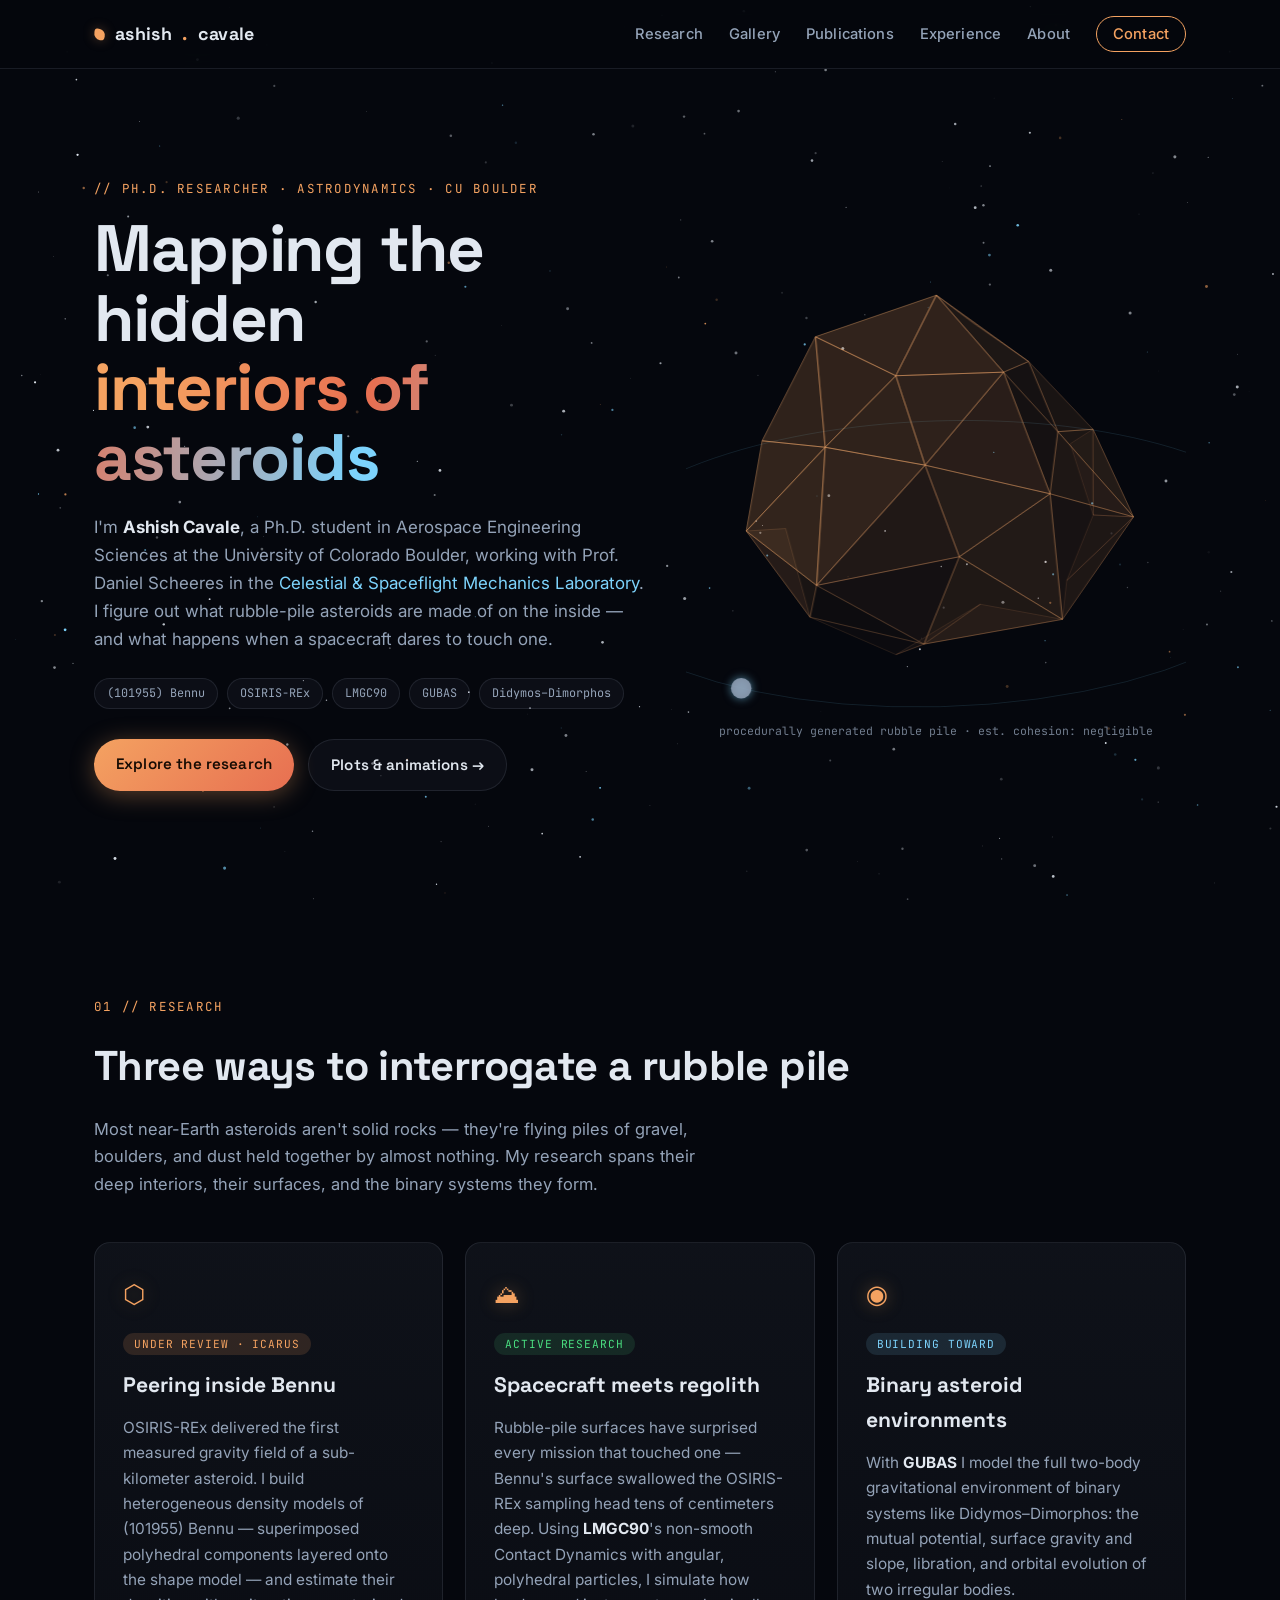
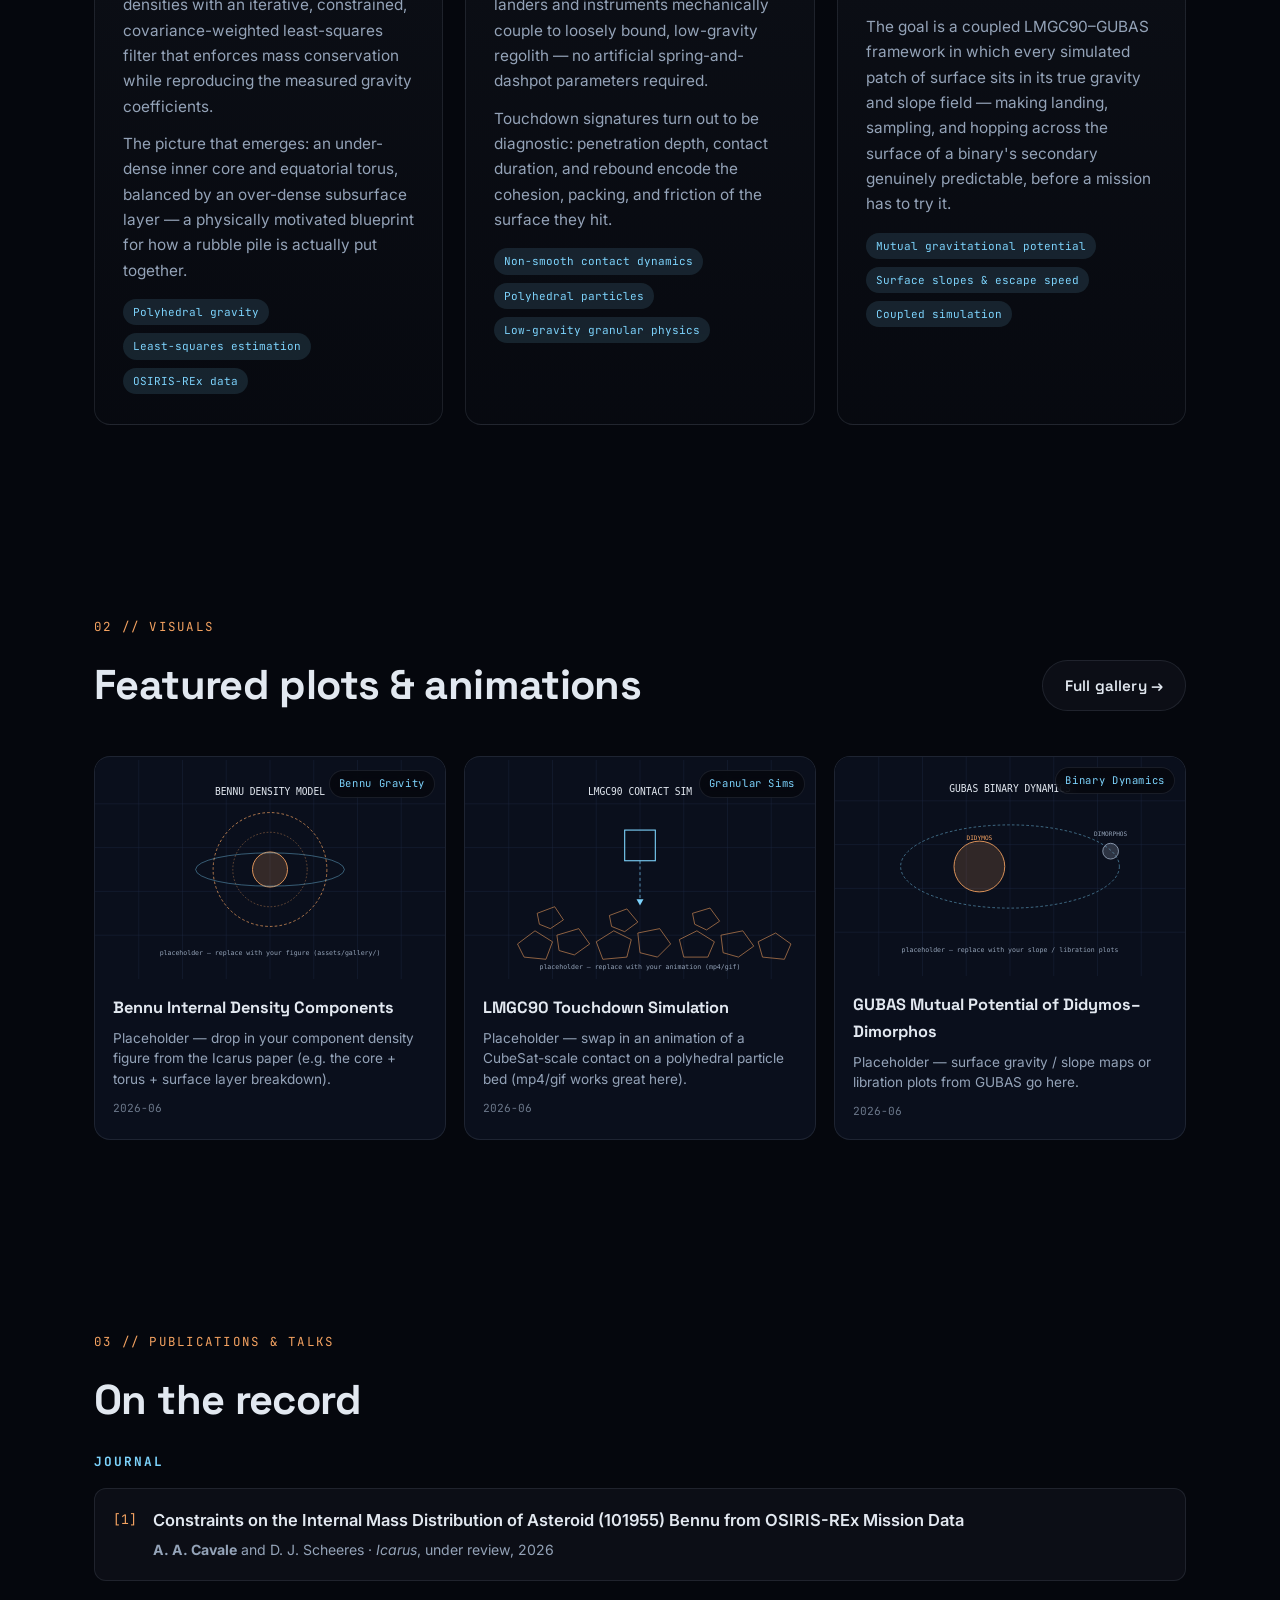
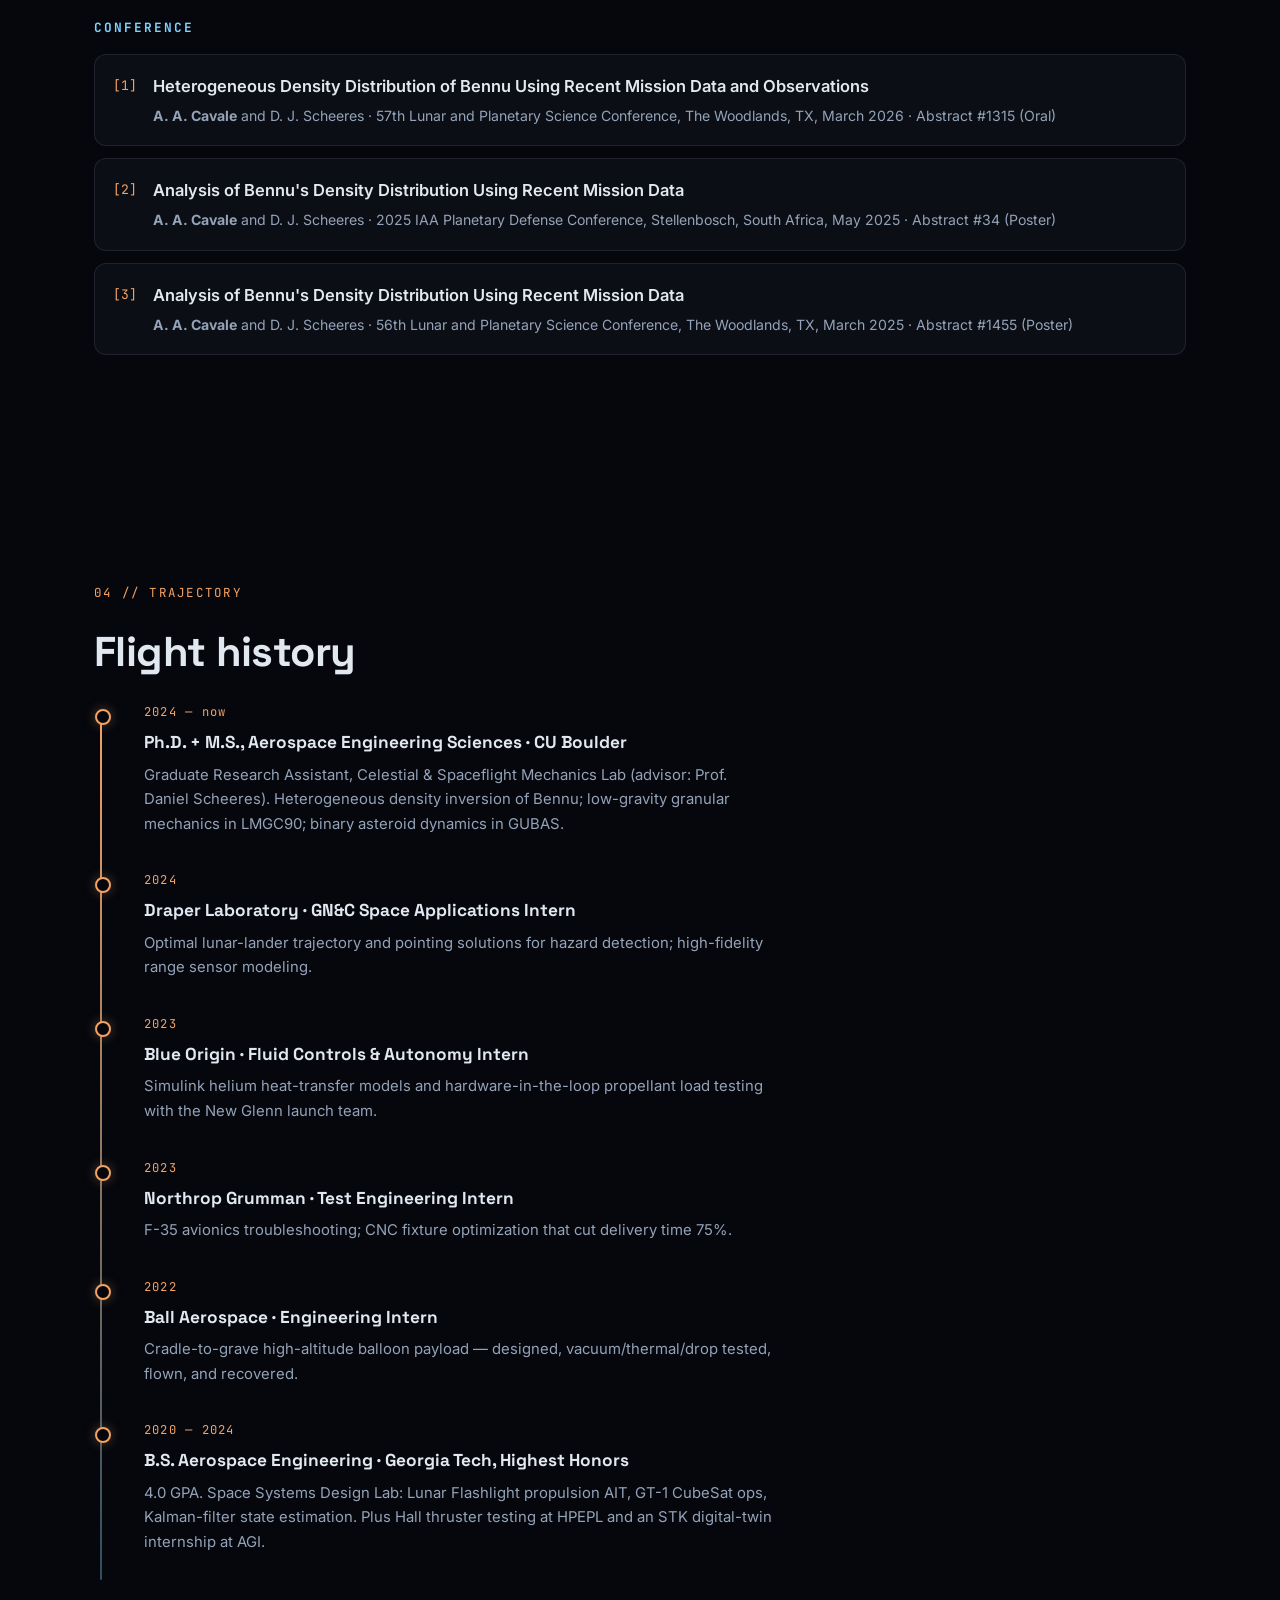
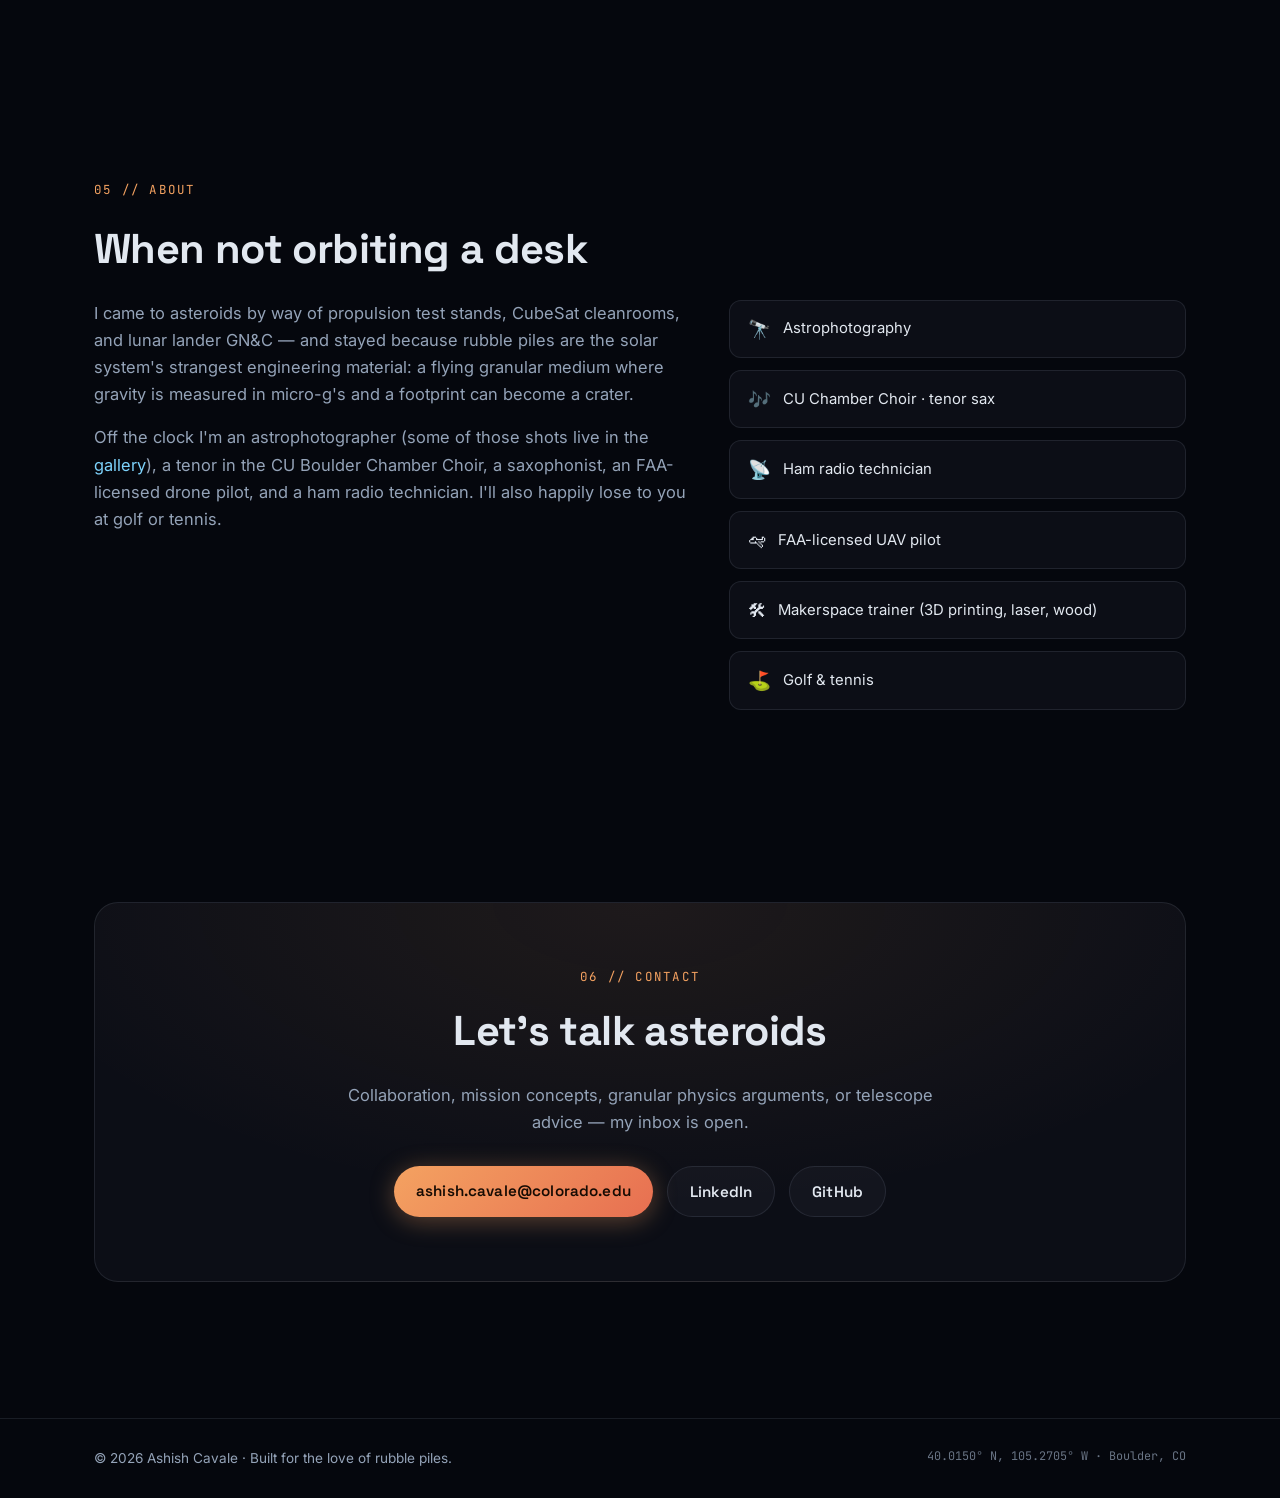
==== index.html @ 81cc570c "Initial commit: asteroid research website Dark space-themed personal site: procedural rotating rubbl" ====
<!DOCTYPE html>
<html lang="en">
<head>
  <meta charset="UTF-8">
  <meta name="viewport" content="width=device-width, initial-scale=1.0">
  <title>Ashish Cavale · Asteroid Research</title>
  <meta name="description" content="Ashish Cavale — Ph.D. researcher at CU Boulder studying the interiors and surfaces of rubble-pile asteroids: Bennu gravity inversion, granular mechanics with LMGC90, and binary asteroid dynamics with GUBAS.">
  <meta property="og:title" content="Ashish Cavale · Asteroid Research">
  <meta property="og:description" content="Mapping the hidden interiors of asteroids — Bennu density inversion, low-gravity granular mechanics, and binary asteroid dynamics.">
  <meta property="og:type" content="website">
  <link rel="icon" type="image/svg+xml" href="assets/favicon.svg">
  <link rel="preconnect" href="https://fonts.googleapis.com">
  <link rel="preconnect" href="https://fonts.gstatic.com" crossorigin>
  <link href="https://fonts.googleapis.com/css2?family=Space+Grotesk:wght@400;500;600;700&family=Inter:wght@400;500;600&family=JetBrains+Mono:wght@400;500&display=swap" rel="stylesheet">
  <link rel="stylesheet" href="css/style.css">
</head>
<body>
  <canvas id="starfield" aria-hidden="true"></canvas>

  <header class="site-header">
    <nav class="nav container">
      <a class="brand" href="index.html"><span class="brand-mark"></span>ashish<span class="brand-dot">.</span>cavale</a>
      <button class="nav-toggle" id="nav-toggle" aria-label="Toggle navigation" aria-expanded="false">
        <span></span><span></span><span></span>
      </button>
      <ul class="nav-links" id="nav-links">
        <li><a href="#research">Research</a></li>
        <li><a href="gallery.html">Gallery</a></li>
        <li><a href="#publications">Publications</a></li>
        <li><a href="#experience">Experience</a></li>
        <li><a href="#about">About</a></li>
        <li><a class="nav-cta" href="#contact">Contact</a></li>
      </ul>
    </nav>
  </header>

  <main>
    <!-- ============================ HERO ============================ -->
    <section class="hero container" id="home">
      <div class="hero-text">
        <p class="kicker">// PH.D. RESEARCHER · ASTRODYNAMICS · CU BOULDER</p>
        <h1>Mapping the hidden<br><span class="gradient-text">interiors of asteroids</span></h1>
        <p class="hero-sub">
          I'm <strong>Ashish Cavale</strong>, a Ph.D. student in Aerospace Engineering Sciences at the
          University of Colorado Boulder, working with Prof. Daniel Scheeres in the
          <a href="https://www.colorado.edu/faculty/scheeres/" target="_blank" rel="noopener">Celestial &amp; Spaceflight Mechanics Laboratory</a>.
          I figure out what rubble-pile asteroids are made of on the inside — and what happens
          when a spacecraft dares to touch one.
        </p>
        <div class="hero-tags">
          <span class="tag">(101955) Bennu</span>
          <span class="tag">OSIRIS-REx</span>
          <span class="tag">LMGC90</span>
          <span class="tag">GUBAS</span>
          <span class="tag">Didymos–Dimorphos</span>
        </div>
        <div class="hero-actions">
          <a class="btn btn-primary" href="#research">Explore the research</a>
          <a class="btn btn-ghost" href="gallery.html">Plots &amp; animations →</a>
        </div>
      </div>
      <div class="hero-visual" aria-hidden="true">
        <canvas id="asteroid-canvas"></canvas>
        <p class="visual-caption">procedurally generated rubble pile · est. cohesion: negligible</p>
      </div>
    </section>

    <!-- ============================ RESEARCH ============================ -->
    <section class="section container" id="research">
      <p class="kicker reveal">01 // RESEARCH</p>
      <h2 class="reveal">Three ways to interrogate a rubble pile</h2>
      <p class="section-lede reveal">
        Most near-Earth asteroids aren't solid rocks — they're flying piles of gravel, boulders,
        and dust held together by almost nothing. My research spans their deep interiors, their
        surfaces, and the binary systems they form.
      </p>

      <div class="card-grid">
        <article class="card reveal">
          <div class="card-icon">⬡</div>
          <span class="status status-review">Under review · Icarus</span>
          <h3>Peering inside Bennu</h3>
          <p>
            OSIRIS-REx delivered the first measured gravity field of a sub-kilometer asteroid.
            I build heterogeneous density models of (101955) Bennu — superimposed polyhedral
            components layered onto the shape model — and estimate their densities with an
            iterative, constrained, covariance-weighted least-squares filter that enforces mass
            conservation while reproducing the measured gravity coefficients.
          </p>
          <p>
            The picture that emerges: an under-dense inner core and equatorial torus, balanced by
            an over-dense subsurface layer — a physically motivated blueprint for how a rubble
            pile is actually put together.
          </p>
          <div class="card-tags">
            <span>Polyhedral gravity</span><span>Least-squares estimation</span><span>OSIRIS-REx data</span>
          </div>
        </article>

        <article class="card reveal">
          <div class="card-icon">⛰</div>
          <span class="status status-active">Active research</span>
          <h3>Spacecraft meets regolith</h3>
          <p>
            Rubble-pile surfaces have surprised every mission that touched one — Bennu's surface
            swallowed the OSIRIS-REx sampling head tens of centimeters deep. Using
            <strong>LMGC90</strong>'s non-smooth Contact Dynamics with angular, polyhedral
            particles, I simulate how landers and instruments mechanically couple to loosely
            bound, low-gravity regolith — no artificial spring-and-dashpot parameters required.
          </p>
          <p>
            Touchdown signatures turn out to be diagnostic: penetration depth, contact duration,
            and rebound encode the cohesion, packing, and friction of the surface they hit.
          </p>
          <div class="card-tags">
            <span>Non-smooth contact dynamics</span><span>Polyhedral particles</span><span>Low-gravity granular physics</span>
          </div>
        </article>

        <article class="card reveal">
          <div class="card-icon">◉</div>
          <span class="status status-future">Building toward</span>
          <h3>Binary asteroid environments</h3>
          <p>
            With <strong>GUBAS</strong> I model the full two-body gravitational environment of
            binary systems like Didymos–Dimorphos: the mutual potential, surface gravity and
            slope, libration, and orbital evolution of two irregular bodies.
          </p>
          <p>
            The goal is a coupled LMGC90–GUBAS framework in which every simulated patch of
            surface sits in its true gravity and slope field — making landing, sampling, and
            hopping across the surface of a binary's secondary genuinely predictable, before a
            mission has to try it.
          </p>
          <div class="card-tags">
            <span>Mutual gravitational potential</span><span>Surface slopes &amp; escape speed</span><span>Coupled simulation</span>
          </div>
        </article>
      </div>
    </section>

    <!-- ============================ FEATURED VISUALS ============================ -->
    <section class="section container" id="gallery">
      <p class="kicker reveal">02 // VISUALS</p>
      <div class="section-head reveal">
        <h2>Featured plots &amp; animations</h2>
        <a class="btn btn-ghost" href="gallery.html">Full gallery →</a>
      </div>
      <div class="featured-grid" id="featured-grid">
        <!-- Populated from data/gallery-data.js -->
      </div>
    </section>

    <!-- ============================ PUBLICATIONS ============================ -->
    <section class="section container" id="publications">
      <p class="kicker reveal">03 // PUBLICATIONS &amp; TALKS</p>
      <h2 class="reveal">On the record</h2>

      <div class="pub-block reveal">
        <h3 class="pub-type">Journal</h3>
        <ol class="pub-list">
          <li>
            <span class="pub-title">Constraints on the Internal Mass Distribution of Asteroid (101955) Bennu from OSIRIS-REx Mission Data</span>
            <span class="pub-meta"><strong>A. A. Cavale</strong> and D. J. Scheeres · <em>Icarus</em>, under review, 2026</span>
          </li>
        </ol>
      </div>

      <div class="pub-block reveal">
        <h3 class="pub-type">Conference</h3>
        <ol class="pub-list">
          <li>
            <span class="pub-title">Heterogeneous Density Distribution of Bennu Using Recent Mission Data and Observations</span>
            <span class="pub-meta"><strong>A. A. Cavale</strong> and D. J. Scheeres · 57th Lunar and Planetary Science Conference, The Woodlands, TX, March 2026 · Abstract #1315 (Oral)</span>
          </li>
          <li>
            <span class="pub-title">Analysis of Bennu's Density Distribution Using Recent Mission Data</span>
            <span class="pub-meta"><strong>A. A. Cavale</strong> and D. J. Scheeres · 2025 IAA Planetary Defense Conference, Stellenbosch, South Africa, May 2025 · Abstract #34 (Poster)</span>
          </li>
          <li>
            <span class="pub-title">Analysis of Bennu's Density Distribution Using Recent Mission Data</span>
            <span class="pub-meta"><strong>A. A. Cavale</strong> and D. J. Scheeres · 56th Lunar and Planetary Science Conference, The Woodlands, TX, March 2025 · Abstract #1455 (Poster)</span>
          </li>
        </ol>
      </div>
    </section>

    <!-- ============================ EXPERIENCE ============================ -->
    <section class="section container" id="experience">
      <p class="kicker reveal">04 // TRAJECTORY</p>
      <h2 class="reveal">Flight history</h2>
      <div class="timeline">
        <div class="tl-item reveal">
          <div class="tl-when">2024 — now</div>
          <div class="tl-what">
            <h3>Ph.D. + M.S., Aerospace Engineering Sciences · CU Boulder</h3>
            <p>Graduate Research Assistant, Celestial &amp; Spaceflight Mechanics Lab (advisor: Prof. Daniel Scheeres). Heterogeneous density inversion of Bennu; low-gravity granular mechanics in LMGC90; binary asteroid dynamics in GUBAS.</p>
          </div>
        </div>
        <div class="tl-item reveal">
          <div class="tl-when">2024</div>
          <div class="tl-what">
            <h3>Draper Laboratory · GN&amp;C Space Applications Intern</h3>
            <p>Optimal lunar-lander trajectory and pointing solutions for hazard detection; high-fidelity range sensor modeling.</p>
          </div>
        </div>
        <div class="tl-item reveal">
          <div class="tl-when">2023</div>
          <div class="tl-what">
            <h3>Blue Origin · Fluid Controls &amp; Autonomy Intern</h3>
            <p>Simulink helium heat-transfer models and hardware-in-the-loop propellant load testing with the New Glenn launch team.</p>
          </div>
        </div>
        <div class="tl-item reveal">
          <div class="tl-when">2023</div>
          <div class="tl-what">
            <h3>Northrop Grumman · Test Engineering Intern</h3>
            <p>F-35 avionics troubleshooting; CNC fixture optimization that cut delivery time 75%.</p>
          </div>
        </div>
        <div class="tl-item reveal">
          <div class="tl-when">2022</div>
          <div class="tl-what">
            <h3>Ball Aerospace · Engineering Intern</h3>
            <p>Cradle-to-grave high-altitude balloon payload — designed, vacuum/thermal/drop tested, flown, and recovered.</p>
          </div>
        </div>
        <div class="tl-item reveal">
          <div class="tl-when">2020 — 2024</div>
          <div class="tl-what">
            <h3>B.S. Aerospace Engineering · Georgia Tech, Highest Honors</h3>
            <p>4.0 GPA. Space Systems Design Lab: Lunar Flashlight propulsion AIT, GT-1 CubeSat ops, Kalman-filter state estimation. Plus Hall thruster testing at HPEPL and an STK digital-twin internship at AGI.</p>
          </div>
        </div>
      </div>
    </section>

    <!-- ============================ ABOUT ============================ -->
    <section class="section container" id="about">
      <p class="kicker reveal">05 // ABOUT</p>
      <h2 class="reveal">When not orbiting a desk</h2>
      <div class="about-grid">
        <div class="about-text reveal">
          <p>
            I came to asteroids by way of propulsion test stands, CubeSat cleanrooms, and lunar
            lander GN&amp;C — and stayed because rubble piles are the solar system's strangest
            engineering material: a flying granular medium where gravity is measured in
            micro-g's and a footprint can become a crater.
          </p>
          <p>
            Off the clock I'm an astrophotographer (some of those shots live in the
            <a href="gallery.html">gallery</a>), a tenor in the CU Boulder Chamber Choir, a
            saxophonist, an FAA-licensed drone pilot, and a ham radio technician. I'll also
            happily lose to you at golf or tennis.
          </p>
        </div>
        <ul class="about-facts reveal">
          <li><span>🔭</span> Astrophotography</li>
          <li><span>🎶</span> CU Chamber Choir · tenor sax</li>
          <li><span>📡</span> Ham radio technician</li>
          <li><span>🛩</span> FAA-licensed UAV pilot</li>
          <li><span>🛠</span> Makerspace trainer (3D printing, laser, wood)</li>
          <li><span>⛳</span> Golf &amp; tennis</li>
        </ul>
      </div>
    </section>

    <!-- ============================ CONTACT ============================ -->
    <section class="section container" id="contact">
      <div class="contact-panel reveal">
        <p class="kicker">06 // CONTACT</p>
        <h2>Let's talk asteroids</h2>
        <p class="section-lede">
          Collaboration, mission concepts, granular physics arguments, or telescope advice —
          my inbox is open.
        </p>
        <div class="contact-links">
          <a class="btn btn-primary" href="mailto:ashish.cavale@colorado.edu">ashish.cavale@colorado.edu</a>
          <a class="btn btn-ghost" href="https://www.linkedin.com/in/ashishcavale/" target="_blank" rel="noopener">LinkedIn</a>
          <a class="btn btn-ghost" href="https://github.com/ashcav1" target="_blank" rel="noopener">GitHub</a>
        </div>
      </div>
    </section>
  </main>

  <footer class="site-footer">
    <div class="container footer-inner">
      <p>© <span id="year"></span> Ashish Cavale · Built for the love of rubble piles.</p>
      <p class="footer-coords">40.0150° N, 105.2705° W · Boulder, CO</p>
    </div>
  </footer>

  <script src="data/gallery-data.js"></script>
  <script src="js/starfield.js"></script>
  <script src="js/asteroid.js"></script>
  <script src="js/main.js"></script>
</body>
</html>
---- css/style.css ----
/* ==========================================================================
   Ashish Cavale · Asteroid Research — dark space theme
   Tweak the whole site's look from the variables below.
   ========================================================================== */

:root {
  --bg: #05070d;
  --bg-raised: #0a0f1c;
  --panel: rgba(148, 163, 184, 0.05);
  --line: rgba(148, 163, 184, 0.14);
  --text: #e2e8f0;
  --muted: #94a3b8;
  --accent: #f4a261;        /* regolith amber */
  --accent-soft: rgba(244, 162, 97, 0.14);
  --accent-2: #7dd3fc;      /* ice blue */
  --accent-2-soft: rgba(125, 211, 252, 0.12);
  --glow: rgba(244, 162, 97, 0.35);
  --font-display: "Space Grotesk", system-ui, sans-serif;
  --font-body: "Inter", system-ui, sans-serif;
  --font-mono: "JetBrains Mono", ui-monospace, monospace;
  --radius: 16px;
  --maxw: 1140px;
}

* { margin: 0; padding: 0; box-sizing: border-box; }

html { scroll-behavior: smooth; scroll-padding-top: 90px; }

body {
  background: var(--bg);
  color: var(--text);
  font-family: var(--font-body);
  font-size: 16.5px;
  line-height: 1.65;
  overflow-x: hidden;
}

::selection { background: var(--accent); color: #1a0f05; }

a { color: var(--accent-2); text-decoration: none; }
a:hover { text-decoration: underline; text-underline-offset: 3px; }

img, video { max-width: 100%; display: block; }

.container { max-width: var(--maxw); margin: 0 auto; padding: 0 24px; }

/* ---------- starfield canvas ---------- */
#starfield {
  position: fixed;
  inset: 0;
  z-index: -1;
  display: block;
}

/* ---------- header / nav ---------- */
.site-header {
  position: sticky;
  top: 0;
  z-index: 50;
  backdrop-filter: blur(14px);
  -webkit-backdrop-filter: blur(14px);
  background: rgba(5, 7, 13, 0.72);
  border-bottom: 1px solid var(--line);
}

.nav {
  display: flex;
  align-items: center;
  justify-content: space-between;
  height: 68px;
}

.brand {
  font-family: var(--font-display);
  font-weight: 700;
  font-size: 1.12rem;
  letter-spacing: 0.02em;
  color: var(--text);
  display: flex;
  align-items: center;
  gap: 10px;
}
.brand:hover { text-decoration: none; color: var(--accent); }
.brand-dot { color: var(--accent); }
.brand-mark {
  width: 11px; height: 11px;
  background: var(--accent);
  border-radius: 3px 8px 5px 9px;   /* lumpy, like a proper asteroid */
  box-shadow: 0 0 12px var(--glow);
  transform: rotate(12deg);
}

.nav-links {
  display: flex;
  align-items: center;
  gap: 26px;
  list-style: none;
}
.nav-links a {
  color: var(--muted);
  font-size: 0.92rem;
  font-weight: 500;
  letter-spacing: 0.01em;
}
.nav-links a:hover, .nav-links a[aria-current="page"] { color: var(--text); text-decoration: none; }
.nav-cta {
  padding: 8px 16px;
  border: 1px solid var(--accent);
  border-radius: 999px;
  color: var(--accent) !important;
}
.nav-cta:hover { background: var(--accent-soft); }

.nav-toggle { display: none; }

/* ---------- buttons / tags / kickers ---------- */
.btn {
  display: inline-block;
  padding: 12px 22px;
  border-radius: 999px;
  font-family: var(--font-display);
  font-weight: 600;
  font-size: 0.95rem;
  letter-spacing: 0.01em;
  transition: transform 0.18s ease, box-shadow 0.18s ease, background 0.18s ease;
}
.btn:hover { text-decoration: none; transform: translateY(-2px); }
.btn-primary {
  background: linear-gradient(135deg, var(--accent), #e76f51);
  color: #160b03;
  box-shadow: 0 4px 24px var(--glow);
}
.btn-primary:hover { box-shadow: 0 6px 32px var(--glow); }
.btn-ghost {
  border: 1px solid var(--line);
  color: var(--text);
  background: var(--panel);
}
.btn-ghost:hover { border-color: var(--accent); color: var(--accent); }

.kicker {
  font-family: var(--font-mono);
  font-size: 0.78rem;
  letter-spacing: 0.18em;
  color: var(--accent);
  text-transform: uppercase;
  margin-bottom: 14px;
}

.tag {
  font-family: var(--font-mono);
  font-size: 0.74rem;
  padding: 5px 12px;
  border-radius: 999px;
  border: 1px solid var(--line);
  color: var(--muted);
  background: var(--panel);
}

.gradient-text {
  background: linear-gradient(100deg, var(--accent) 10%, #e76f51 45%, var(--accent-2) 95%);
  -webkit-background-clip: text;
  background-clip: text;
  color: transparent;
}

/* ---------- hero ---------- */
.hero {
  display: grid;
  grid-template-columns: minmax(0, 1.05fr) minmax(0, 0.95fr);
  align-items: center;
  gap: 40px;
  min-height: calc(100vh - 68px);
  padding-top: 40px;
  padding-bottom: 40px;
}

.hero h1 {
  font-family: var(--font-display);
  font-size: clamp(2.4rem, 5.4vw, 4.1rem);
  line-height: 1.06;
  letter-spacing: -0.02em;
  margin-bottom: 22px;
}

.hero-sub {
  color: var(--muted);
  font-size: 1.06rem;
  max-width: 56ch;
  margin-bottom: 24px;
}
.hero-sub strong { color: var(--text); }

.hero-tags { display: flex; flex-wrap: wrap; gap: 9px; margin-bottom: 30px; }

.hero-actions { display: flex; flex-wrap: wrap; gap: 14px; }

.hero-visual { position: relative; display: flex; flex-direction: column; align-items: center; }
#asteroid-canvas {
  width: 100%;
  max-width: 520px;
  aspect-ratio: 1;
  display: block;
}
.visual-caption {
  font-family: var(--font-mono);
  font-size: 0.72rem;
  color: var(--muted);
  opacity: 0.75;
  margin-top: -8px;
}

/* ---------- sections ---------- */
.section { padding: 96px 24px; }

.section h2, .page-title {
  font-family: var(--font-display);
  font-size: clamp(1.8rem, 3.6vw, 2.6rem);
  letter-spacing: -0.015em;
  margin-bottom: 16px;
}

.page-title { font-size: clamp(2.2rem, 5vw, 3.4rem); }

.section-lede { color: var(--muted); max-width: 64ch; margin-bottom: 44px; }

.section-head {
  display: flex;
  align-items: center;
  justify-content: space-between;
  flex-wrap: wrap;
  gap: 16px;
  margin-bottom: 36px;
}
.section-head h2 { margin-bottom: 0; }

/* ---------- research cards ---------- */
.card-grid {
  display: grid;
  grid-template-columns: repeat(auto-fit, minmax(300px, 1fr));
  gap: 22px;
}

.card {
  position: relative;
  background: linear-gradient(180deg, rgba(148, 163, 184, 0.07), rgba(148, 163, 184, 0.02));
  border: 1px solid var(--line);
  border-radius: var(--radius);
  padding: 30px 28px;
  transition: transform 0.25s ease, border-color 0.25s ease, box-shadow 0.25s ease;
}
.card:hover {
  transform: translateY(-6px);
  border-color: rgba(244, 162, 97, 0.45);
  box-shadow: 0 18px 50px rgba(0, 0, 0, 0.5), 0 0 40px rgba(244, 162, 97, 0.07);
}

.card-icon {
  font-size: 1.6rem;
  color: var(--accent);
  margin-bottom: 14px;
  text-shadow: 0 0 18px var(--glow);
}

.card h3 {
  font-family: var(--font-display);
  font-size: 1.32rem;
  margin: 12px 0 12px;
}

.card p { color: var(--muted); font-size: 0.96rem; margin-bottom: 12px; }
.card p strong { color: var(--text); }

.card-tags { display: flex; flex-wrap: wrap; gap: 8px; margin-top: 16px; }
.card-tags span {
  font-family: var(--font-mono);
  font-size: 0.69rem;
  color: var(--accent-2);
  background: var(--accent-2-soft);
  border-radius: 999px;
  padding: 4px 10px;
}

.status {
  font-family: var(--font-mono);
  font-size: 0.7rem;
  letter-spacing: 0.08em;
  text-transform: uppercase;
  padding: 4px 11px;
  border-radius: 999px;
}
.status-review { background: var(--accent-soft); color: var(--accent); }
.status-active { background: rgba(74, 222, 128, 0.12); color: #4ade80; }
.status-future { background: var(--accent-2-soft); color: var(--accent-2); }

/* ---------- featured strip (homepage) ---------- */
.featured-grid {
  display: grid;
  grid-template-columns: repeat(auto-fit, minmax(250px, 1fr));
  gap: 18px;
}

/* ---------- gallery ---------- */
.filter-bar { display: flex; flex-wrap: wrap; gap: 10px; margin-bottom: 34px; }

.filter-chip {
  font-family: var(--font-mono);
  font-size: 0.8rem;
  padding: 8px 18px;
  border-radius: 999px;
  border: 1px solid var(--line);
  background: var(--panel);
  color: var(--muted);
  cursor: pointer;
  transition: all 0.18s ease;
}
.filter-chip:hover { border-color: var(--accent); color: var(--accent); }
.filter-chip.active {
  background: var(--accent);
  border-color: var(--accent);
  color: #160b03;
  font-weight: 600;
}
.filter-chip .count { opacity: 0.65; margin-left: 5px; }

.gallery-grid {
  display: grid;
  grid-template-columns: repeat(auto-fill, minmax(290px, 1fr));
  gap: 20px;
}

.g-card {
  background: var(--bg-raised);
  border: 1px solid var(--line);
  border-radius: var(--radius);
  overflow: hidden;
  cursor: pointer;
  transition: transform 0.22s ease, border-color 0.22s ease, box-shadow 0.22s ease;
  text-align: left;
  padding: 0;
  color: inherit;
  font: inherit;
}
.g-card:hover {
  transform: translateY(-5px);
  border-color: rgba(244, 162, 97, 0.5);
  box-shadow: 0 16px 44px rgba(0, 0, 0, 0.55);
}

.g-thumb {
  position: relative;
  aspect-ratio: 16 / 10;
  overflow: hidden;
  background: #070b15;
}
.g-thumb img, .g-thumb video {
  width: 100%; height: 100%;
  object-fit: cover;
  transition: transform 0.4s ease;
}
.g-card:hover .g-thumb img, .g-card:hover .g-thumb video { transform: scale(1.05); }

.g-badge {
  position: absolute;
  top: 10px; right: 10px;
  font-family: var(--font-mono);
  font-size: 0.66rem;
  letter-spacing: 0.06em;
  background: rgba(5, 7, 13, 0.8);
  border: 1px solid var(--line);
  color: var(--accent-2);
  padding: 4px 9px;
  border-radius: 999px;
  backdrop-filter: blur(6px);
}

.g-play {
  position: absolute;
  inset: 0;
  display: grid;
  place-items: center;
  font-size: 2.6rem;
  color: rgba(255, 255, 255, 0.92);
  text-shadow: 0 2px 18px rgba(0, 0, 0, 0.8);
  pointer-events: none;
}

.g-body { padding: 16px 18px 18px; }
.g-body h3 { font-family: var(--font-display); font-size: 1.02rem; margin-bottom: 6px; }
.g-body p { color: var(--muted); font-size: 0.85rem; line-height: 1.5; }
.g-date {
  display: block;
  font-family: var(--font-mono);
  font-size: 0.7rem;
  color: var(--muted);
  opacity: 0.7;
  margin-top: 10px;
}

.gallery-empty { color: var(--muted); text-align: center; padding: 60px 0; }

/* ---------- lightbox ---------- */
.lightbox {
  position: fixed;
  inset: 0;
  z-index: 100;
  background: rgba(3, 4, 9, 0.93);
  backdrop-filter: blur(10px);
  display: flex;
  align-items: center;
  justify-content: center;
  padding: 30px 64px;
}
.lightbox[hidden] { display: none; }

.lb-figure { max-width: min(1080px, 92vw); max-height: 90vh; overflow: auto; }
.lb-media img, .lb-media video, .lb-media iframe {
  max-width: 100%;
  max-height: 68vh;
  margin: 0 auto;
  border-radius: 10px;
  border: 1px solid var(--line);
}
.lb-media iframe { width: min(960px, 90vw); aspect-ratio: 16 / 9; border: 0; }

.lb-figure figcaption { padding: 18px 6px; text-align: center; }
.lb-figure h3 { font-family: var(--font-display); font-size: 1.2rem; margin-bottom: 6px; }
.lb-figure p { color: var(--muted); font-size: 0.92rem; max-width: 70ch; margin: 0 auto; }
.lb-meta { font-family: var(--font-mono); font-size: 0.72rem; margin-top: 8px; opacity: 0.7; }

.lb-close, .lb-prev, .lb-next {
  position: fixed;
  background: rgba(148, 163, 184, 0.1);
  border: 1px solid var(--line);
  color: var(--text);
  font-size: 1.3rem;
  width: 46px; height: 46px;
  border-radius: 50%;
  cursor: pointer;
  display: grid;
  place-items: center;
  transition: background 0.15s ease, color 0.15s ease;
  z-index: 101;
}
.lb-close:hover, .lb-prev:hover, .lb-next:hover { background: var(--accent); color: #160b03; }
.lb-close { top: 22px; right: 22px; }
.lb-prev { left: 14px; top: 50%; transform: translateY(-50%); }
.lb-next { right: 14px; top: 50%; transform: translateY(-50%); }

/* ---------- publications ---------- */
.pub-block { margin-bottom: 36px; }
.pub-type {
  font-family: var(--font-mono);
  font-size: 0.8rem;
  letter-spacing: 0.16em;
  text-transform: uppercase;
  color: var(--accent-2);
  margin-bottom: 16px;
}
.pub-list { list-style: none; counter-reset: pub; }
.pub-list li {
  position: relative;
  padding: 18px 20px 18px 58px;
  border: 1px solid var(--line);
  border-radius: 12px;
  background: var(--panel);
  margin-bottom: 12px;
  counter-increment: pub;
}
.pub-list li::before {
  content: "[" counter(pub) "]";
  position: absolute;
  left: 18px; top: 20px;
  font-family: var(--font-mono);
  font-size: 0.82rem;
  color: var(--accent);
}
.pub-title { display: block; font-weight: 600; margin-bottom: 4px; }
.pub-meta { display: block; color: var(--muted); font-size: 0.88rem; }

/* ---------- timeline ---------- */
.timeline { position: relative; padding-left: 26px; }
.timeline::before {
  content: "";
  position: absolute;
  left: 6px; top: 8px; bottom: 8px;
  width: 2px;
  background: linear-gradient(180deg, var(--accent), rgba(125, 211, 252, 0.35));
  border-radius: 2px;
}

.tl-item { position: relative; padding: 0 0 34px 24px; }
.tl-item::before {
  content: "";
  position: absolute;
  left: -25px; top: 7px;
  width: 12px; height: 12px;
  background: var(--bg);
  border: 2.5px solid var(--accent);
  border-radius: 50%;
  box-shadow: 0 0 12px var(--glow);
}

.tl-when {
  font-family: var(--font-mono);
  font-size: 0.76rem;
  letter-spacing: 0.1em;
  color: var(--accent);
  margin-bottom: 6px;
}
.tl-what h3 { font-family: var(--font-display); font-size: 1.08rem; margin-bottom: 6px; }
.tl-what p { color: var(--muted); font-size: 0.93rem; max-width: 70ch; }

/* ---------- about ---------- */
.about-grid {
  display: grid;
  grid-template-columns: 1.3fr 1fr;
  gap: 40px;
  align-items: start;
}
.about-text p { color: var(--muted); margin-bottom: 16px; }

.about-facts { list-style: none; display: grid; gap: 12px; }
.about-facts li {
  display: flex;
  align-items: center;
  gap: 12px;
  padding: 13px 18px;
  border: 1px solid var(--line);
  border-radius: 12px;
  background: var(--panel);
  font-size: 0.93rem;
}
.about-facts li span { font-size: 1.15rem; }

/* ---------- contact ---------- */
.contact-panel {
  text-align: center;
  border: 1px solid var(--line);
  border-radius: 24px;
  padding: 64px 32px;
  background:
    radial-gradient(ellipse 60% 80% at 50% 0%, rgba(244, 162, 97, 0.08), transparent),
    var(--panel);
}
.contact-panel .kicker { margin-bottom: 10px; }
.contact-panel .section-lede { margin: 0 auto 30px; }
.contact-links { display: flex; flex-wrap: wrap; gap: 14px; justify-content: center; }

/* ---------- footer ---------- */
.site-footer { border-top: 1px solid var(--line); padding: 28px 0; margin-top: 40px; }
.footer-inner {
  display: flex;
  flex-wrap: wrap;
  gap: 10px;
  justify-content: space-between;
  color: var(--muted);
  font-size: 0.85rem;
}
.footer-coords { font-family: var(--font-mono); font-size: 0.74rem; opacity: 0.7; }

/* ---------- scroll reveal ---------- */
.reveal { opacity: 0; transform: translateY(22px); transition: opacity 0.7s ease, transform 0.7s ease; }
.reveal.visible { opacity: 1; transform: none; }

/* ---------- scrollbar ---------- */
::-webkit-scrollbar { width: 11px; }
::-webkit-scrollbar-track { background: var(--bg); }
::-webkit-scrollbar-thumb { background: #1f2a3f; border-radius: 6px; border: 2px solid var(--bg); }
::-webkit-scrollbar-thumb:hover { background: var(--accent); }

/* ---------- responsive ---------- */
@media (max-width: 900px) {
  .hero { grid-template-columns: 1fr; min-height: auto; padding-top: 56px; }
  .hero-visual { order: -1; }
  #asteroid-canvas { max-width: 340px; }
  .about-grid { grid-template-columns: 1fr; }
  .section { padding: 70px 24px; }
  .lightbox { padding: 20px 8px; }
  .lb-prev, .lb-next { bottom: 14px; top: auto; transform: none; }
  .lb-prev { left: calc(50% - 56px); }
  .lb-next { right: calc(50% - 56px); }

  .nav-toggle {
    display: flex;
    flex-direction: column;
    gap: 5px;
    background: none;
    border: 0;
    cursor: pointer;
    padding: 8px;
  }
  .nav-toggle span {
    width: 22px; height: 2px;
    background: var(--text);
    border-radius: 2px;
    transition: transform 0.2s ease, opacity 0.2s ease;
  }
  .nav-toggle[aria-expanded="true"] span:nth-child(1) { transform: translateY(7px) rotate(45deg); }
  .nav-toggle[aria-expanded="true"] span:nth-child(2) { opacity: 0; }
  .nav-toggle[aria-expanded="true"] span:nth-child(3) { transform: translateY(-7px) rotate(-45deg); }

  .nav-links {
    position: absolute;
    top: 68px; left: 0; right: 0;
    flex-direction: column;
    align-items: flex-start;
    gap: 0;
    background: rgba(5, 7, 13, 0.97);
    border-bottom: 1px solid var(--line);
    padding: 10px 24px 20px;
    display: none;
  }
  .nav-links.open { display: flex; }
  .nav-links li { width: 100%; }
  .nav-links a { display: block; padding: 12px 0; font-size: 1.05rem; }
  .nav-cta { margin-top: 10px; text-align: center; }
}

/* ---------- reduced motion ---------- */
@media (prefers-reduced-motion: reduce) {
  html { scroll-behavior: auto; }
  .reveal { opacity: 1; transform: none; transition: none; }
  .btn, .card, .g-card { transition: none; }
}
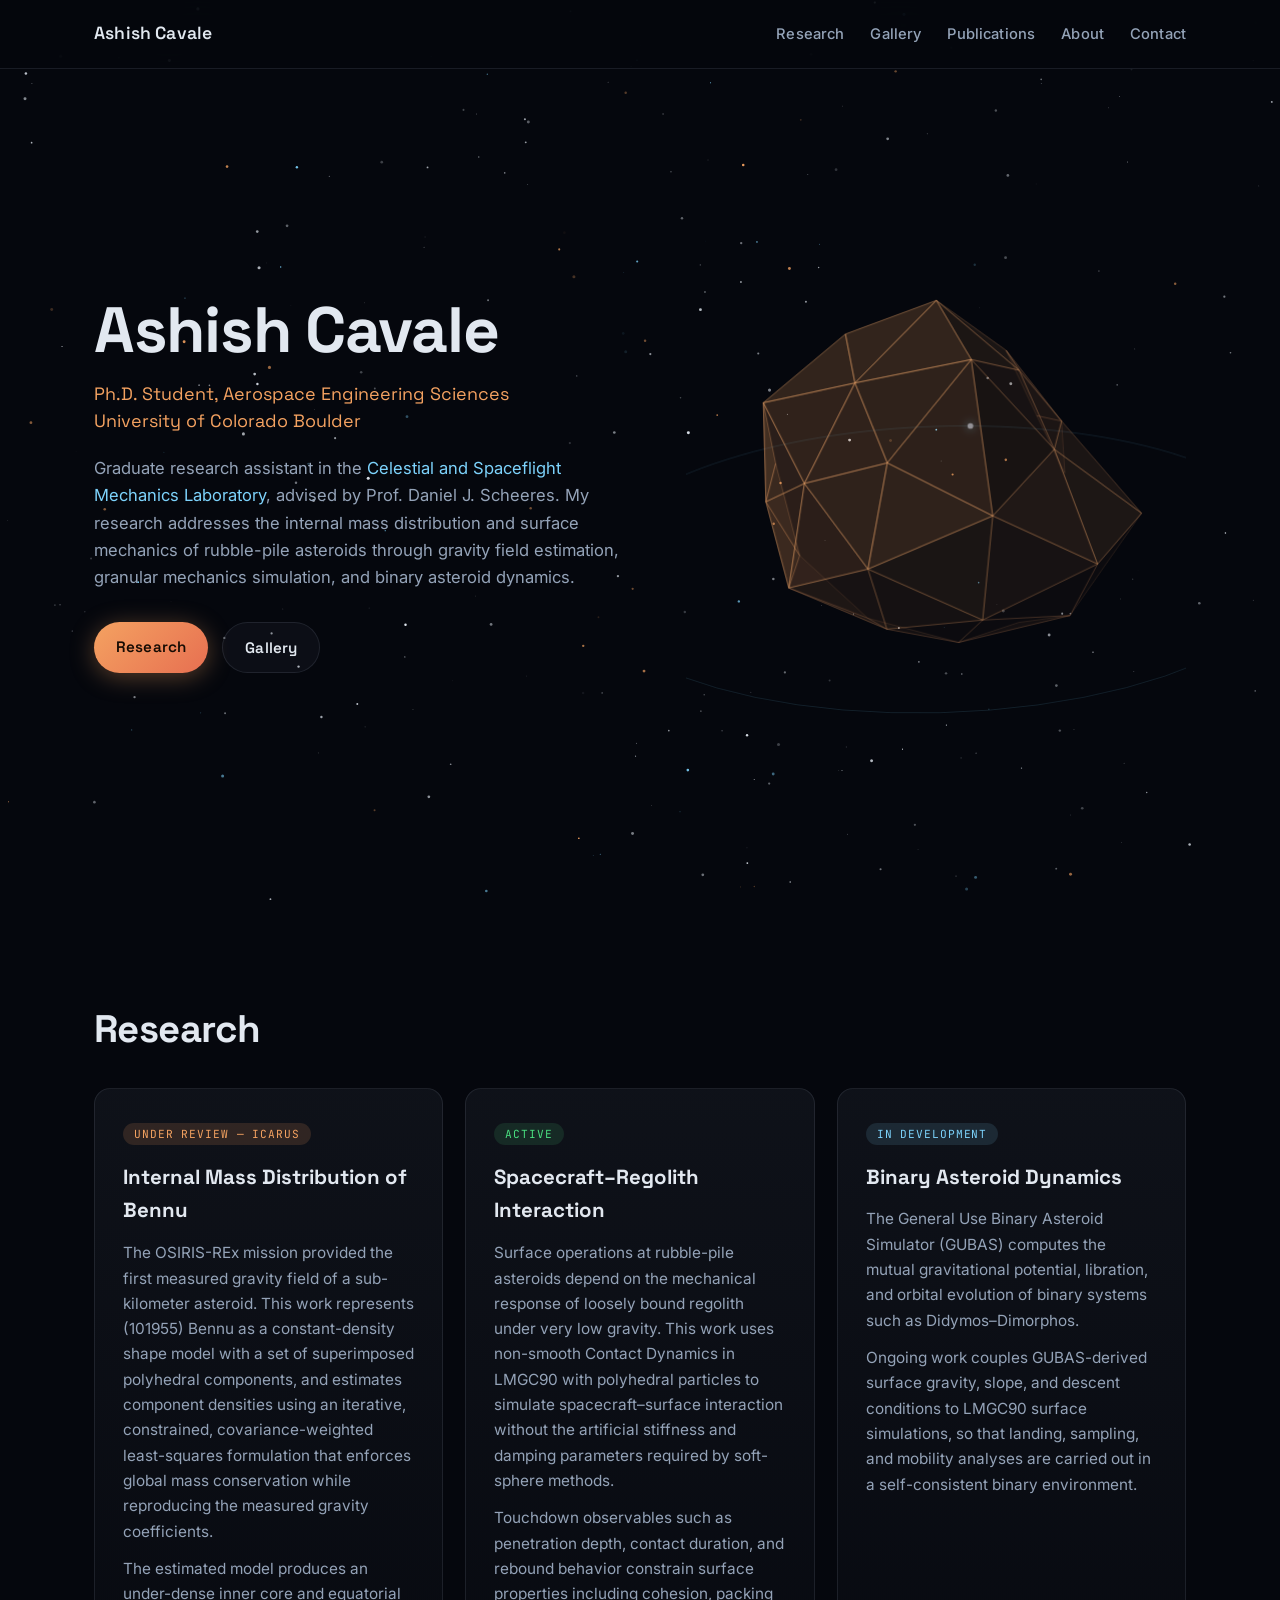
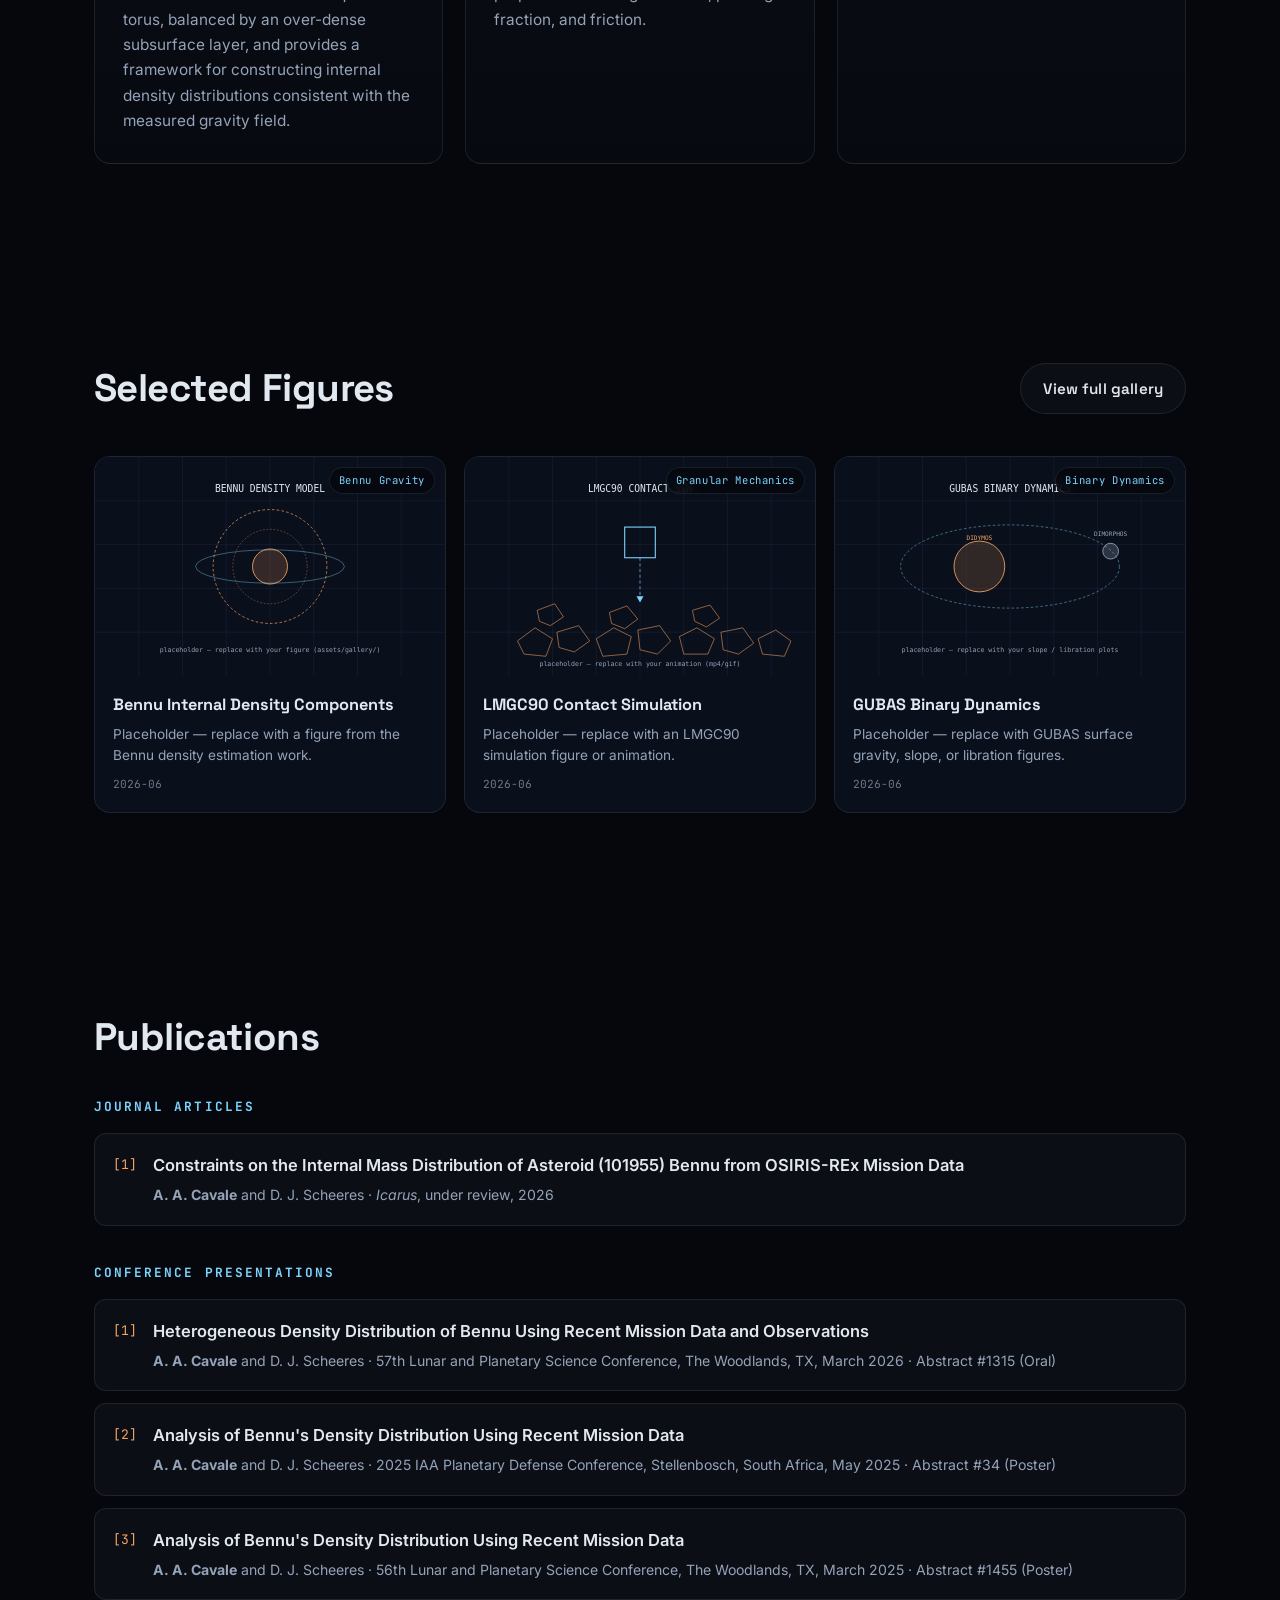
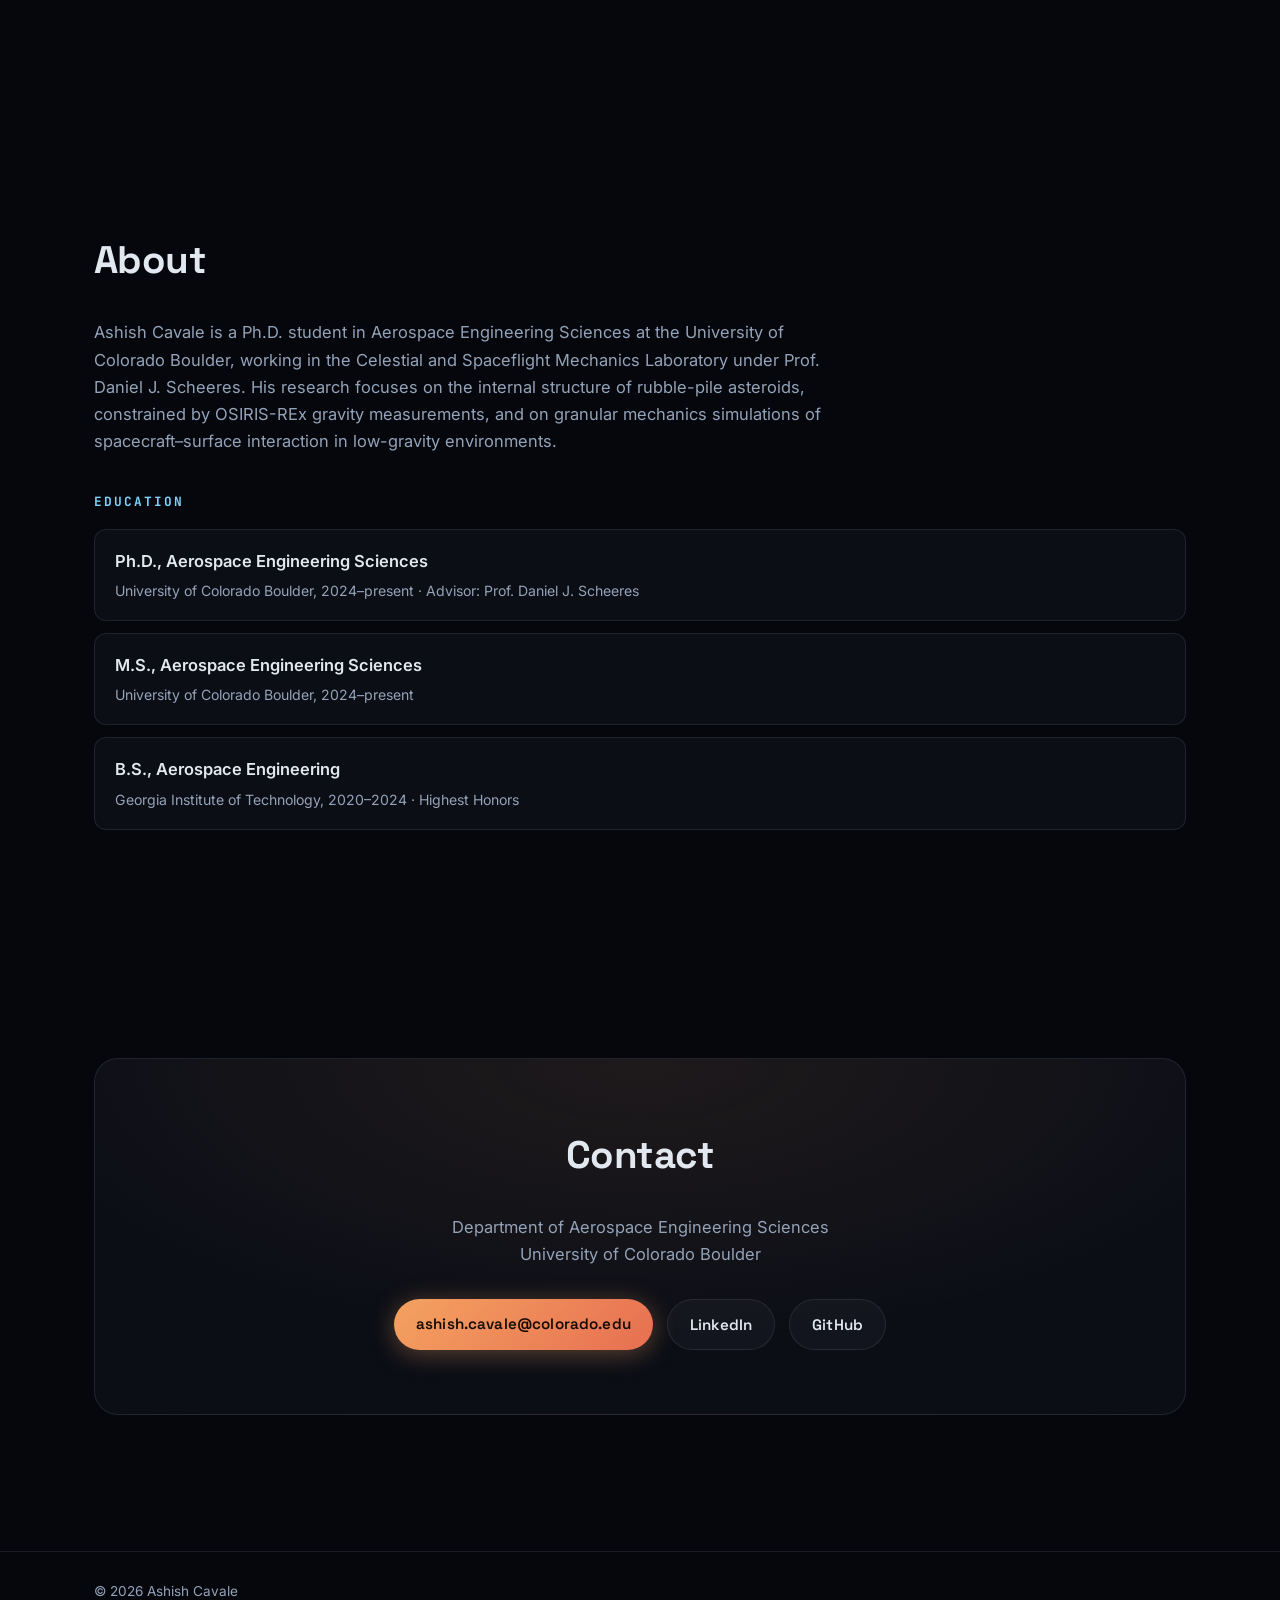
==== commit e10b0dba: "Adopt plain professional tone Remove stylized kickers, keyword tags, hobby/personal section, interns" ====
--- a/index.html
+++ b/index.html
@@ -3,10 +3,10 @@
 <head>
   <meta charset="UTF-8">
   <meta name="viewport" content="width=device-width, initial-scale=1.0">
-  <title>Ashish Cavale · Asteroid Research</title>
-  <meta name="description" content="Ashish Cavale — Ph.D. researcher at CU Boulder studying the interiors and surfaces of rubble-pile asteroids: Bennu gravity inversion, granular mechanics with LMGC90, and binary asteroid dynamics with GUBAS.">
-  <meta property="og:title" content="Ashish Cavale · Asteroid Research">
-  <meta property="og:description" content="Mapping the hidden interiors of asteroids — Bennu density inversion, low-gravity granular mechanics, and binary asteroid dynamics.">
+  <title>Ashish Cavale</title>
+  <meta name="description" content="Ashish Cavale — Ph.D. student in Aerospace Engineering Sciences at the University of Colorado Boulder. Research on the internal mass distribution and surface mechanics of rubble-pile asteroids.">
+  <meta property="og:title" content="Ashish Cavale">
+  <meta property="og:description" content="Ph.D. student, Aerospace Engineering Sciences, University of Colorado Boulder. Rubble-pile asteroid interiors and surface mechanics.">
   <meta property="og:type" content="website">
   <link rel="icon" type="image/svg+xml" href="assets/favicon.svg">
   <link rel="preconnect" href="https://fonts.googleapis.com">
@@ -19,7 +19,7 @@
 
   <header class="site-header">
     <nav class="nav container">
-      <a class="brand" href="index.html"><span class="brand-mark"></span>ashish<span class="brand-dot">.</span>cavale</a>
+      <a class="brand" href="index.html">Ashish Cavale</a>
       <button class="nav-toggle" id="nav-toggle" aria-label="Toggle navigation" aria-expanded="false">
         <span></span><span></span><span></span>
       </button>
@@ -27,9 +27,8 @@
         <li><a href="#research">Research</a></li>
         <li><a href="gallery.html">Gallery</a></li>
         <li><a href="#publications">Publications</a></li>
-        <li><a href="#experience">Experience</a></li>
         <li><a href="#about">About</a></li>
-        <li><a class="nav-cta" href="#contact">Contact</a></li>
+        <li><a href="#contact">Contact</a></li>
       </ul>
     </nav>
   </header>
@@ -38,113 +37,88 @@
     <!-- ============================ HERO ============================ -->
     <section class="hero container" id="home">
       <div class="hero-text">
-        <p class="kicker">// PH.D. RESEARCHER · ASTRODYNAMICS · CU BOULDER</p>
-        <h1>Mapping the hidden<br><span class="gradient-text">interiors of asteroids</span></h1>
+        <h1>Ashish Cavale</h1>
+        <p class="hero-role">Ph.D. Student, Aerospace Engineering Sciences<br>University of Colorado Boulder</p>
         <p class="hero-sub">
-          I'm <strong>Ashish Cavale</strong>, a Ph.D. student in Aerospace Engineering Sciences at the
-          University of Colorado Boulder, working with Prof. Daniel Scheeres in the
-          <a href="https://www.colorado.edu/faculty/scheeres/" target="_blank" rel="noopener">Celestial &amp; Spaceflight Mechanics Laboratory</a>.
-          I figure out what rubble-pile asteroids are made of on the inside — and what happens
-          when a spacecraft dares to touch one.
+          Graduate research assistant in the
+          <a href="https://www.colorado.edu/faculty/scheeres/" target="_blank" rel="noopener">Celestial and Spaceflight Mechanics Laboratory</a>,
+          advised by Prof. Daniel J. Scheeres. My research addresses the internal mass
+          distribution and surface mechanics of rubble-pile asteroids through gravity field
+          estimation, granular mechanics simulation, and binary asteroid dynamics.
         </p>
-        <div class="hero-tags">
-          <span class="tag">(101955) Bennu</span>
-          <span class="tag">OSIRIS-REx</span>
-          <span class="tag">LMGC90</span>
-          <span class="tag">GUBAS</span>
-          <span class="tag">Didymos–Dimorphos</span>
-        </div>
         <div class="hero-actions">
-          <a class="btn btn-primary" href="#research">Explore the research</a>
-          <a class="btn btn-ghost" href="gallery.html">Plots &amp; animations →</a>
+          <a class="btn btn-primary" href="#research">Research</a>
+          <a class="btn btn-ghost" href="gallery.html">Gallery</a>
         </div>
       </div>
       <div class="hero-visual" aria-hidden="true">
         <canvas id="asteroid-canvas"></canvas>
-        <p class="visual-caption">procedurally generated rubble pile · est. cohesion: negligible</p>
       </div>
     </section>
 
     <!-- ============================ RESEARCH ============================ -->
     <section class="section container" id="research">
-      <p class="kicker reveal">01 // RESEARCH</p>
-      <h2 class="reveal">Three ways to interrogate a rubble pile</h2>
-      <p class="section-lede reveal">
-        Most near-Earth asteroids aren't solid rocks — they're flying piles of gravel, boulders,
-        and dust held together by almost nothing. My research spans their deep interiors, their
-        surfaces, and the binary systems they form.
-      </p>
+      <h2 class="reveal">Research</h2>
 
       <div class="card-grid">
         <article class="card reveal">
-          <div class="card-icon">⬡</div>
-          <span class="status status-review">Under review · Icarus</span>
-          <h3>Peering inside Bennu</h3>
-          <p>
-            OSIRIS-REx delivered the first measured gravity field of a sub-kilometer asteroid.
-            I build heterogeneous density models of (101955) Bennu — superimposed polyhedral
-            components layered onto the shape model — and estimate their densities with an
-            iterative, constrained, covariance-weighted least-squares filter that enforces mass
-            conservation while reproducing the measured gravity coefficients.
-          </p>
-          <p>
-            The picture that emerges: an under-dense inner core and equatorial torus, balanced by
-            an over-dense subsurface layer — a physically motivated blueprint for how a rubble
-            pile is actually put together.
-          </p>
-          <div class="card-tags">
-            <span>Polyhedral gravity</span><span>Least-squares estimation</span><span>OSIRIS-REx data</span>
-          </div>
+          <span class="status status-review">Under review — Icarus</span>
+          <h3>Internal Mass Distribution of Bennu</h3>
+          <p>
+            The OSIRIS-REx mission provided the first measured gravity field of a
+            sub-kilometer asteroid. This work represents (101955) Bennu as a constant-density
+            shape model with a set of superimposed polyhedral components, and estimates
+            component densities using an iterative, constrained, covariance-weighted
+            least-squares formulation that enforces global mass conservation while
+            reproducing the measured gravity coefficients.
+          </p>
+          <p>
+            The estimated model produces an under-dense inner core and equatorial torus,
+            balanced by an over-dense subsurface layer, and provides a framework for
+            constructing internal density distributions consistent with the measured
+            gravity field.
+          </p>
         </article>
 
         <article class="card reveal">
-          <div class="card-icon">⛰</div>
-          <span class="status status-active">Active research</span>
-          <h3>Spacecraft meets regolith</h3>
-          <p>
-            Rubble-pile surfaces have surprised every mission that touched one — Bennu's surface
-            swallowed the OSIRIS-REx sampling head tens of centimeters deep. Using
-            <strong>LMGC90</strong>'s non-smooth Contact Dynamics with angular, polyhedral
-            particles, I simulate how landers and instruments mechanically couple to loosely
-            bound, low-gravity regolith — no artificial spring-and-dashpot parameters required.
-          </p>
-          <p>
-            Touchdown signatures turn out to be diagnostic: penetration depth, contact duration,
-            and rebound encode the cohesion, packing, and friction of the surface they hit.
-          </p>
-          <div class="card-tags">
-            <span>Non-smooth contact dynamics</span><span>Polyhedral particles</span><span>Low-gravity granular physics</span>
-          </div>
+          <span class="status status-active">Active</span>
+          <h3>Spacecraft–Regolith Interaction</h3>
+          <p>
+            Surface operations at rubble-pile asteroids depend on the mechanical response of
+            loosely bound regolith under very low gravity. This work uses non-smooth Contact
+            Dynamics in LMGC90 with polyhedral particles to simulate spacecraft–surface
+            interaction without the artificial stiffness and damping parameters required by
+            soft-sphere methods.
+          </p>
+          <p>
+            Touchdown observables such as penetration depth, contact duration, and rebound
+            behavior constrain surface properties including cohesion, packing fraction, and
+            friction.
+          </p>
         </article>
 
         <article class="card reveal">
-          <div class="card-icon">◉</div>
-          <span class="status status-future">Building toward</span>
-          <h3>Binary asteroid environments</h3>
-          <p>
-            With <strong>GUBAS</strong> I model the full two-body gravitational environment of
-            binary systems like Didymos–Dimorphos: the mutual potential, surface gravity and
-            slope, libration, and orbital evolution of two irregular bodies.
-          </p>
-          <p>
-            The goal is a coupled LMGC90–GUBAS framework in which every simulated patch of
-            surface sits in its true gravity and slope field — making landing, sampling, and
-            hopping across the surface of a binary's secondary genuinely predictable, before a
-            mission has to try it.
-          </p>
-          <div class="card-tags">
-            <span>Mutual gravitational potential</span><span>Surface slopes &amp; escape speed</span><span>Coupled simulation</span>
-          </div>
+          <span class="status status-future">In development</span>
+          <h3>Binary Asteroid Dynamics</h3>
+          <p>
+            The General Use Binary Asteroid Simulator (GUBAS) computes the mutual
+            gravitational potential, libration, and orbital evolution of binary systems such
+            as Didymos–Dimorphos.
+          </p>
+          <p>
+            Ongoing work couples GUBAS-derived surface gravity, slope, and descent conditions
+            to LMGC90 surface simulations, so that landing, sampling, and mobility analyses
+            are carried out in a self-consistent binary environment.
+          </p>
         </article>
       </div>
     </section>
 
-    <!-- ============================ FEATURED VISUALS ============================ -->
+    <!-- ============================ SELECTED FIGURES ============================ -->
     <section class="section container" id="gallery">
-      <p class="kicker reveal">02 // VISUALS</p>
       <div class="section-head reveal">
-        <h2>Featured plots &amp; animations</h2>
-        <a class="btn btn-ghost" href="gallery.html">Full gallery →</a>
+        <h2>Selected Figures</h2>
+        <a class="btn btn-ghost" href="gallery.html">View full gallery</a>
       </div>
       <div class="featured-grid" id="featured-grid">
         <!-- Populated from data/gallery-data.js -->
@@ -153,11 +127,10 @@
 
     <!-- ============================ PUBLICATIONS ============================ -->
     <section class="section container" id="publications">
-      <p class="kicker reveal">03 // PUBLICATIONS &amp; TALKS</p>
-      <h2 class="reveal">On the record</h2>
+      <h2 class="reveal">Publications</h2>
 
       <div class="pub-block reveal">
-        <h3 class="pub-type">Journal</h3>
+        <h3 class="pub-type">Journal Articles</h3>
         <ol class="pub-list">
           <li>
             <span class="pub-title">Constraints on the Internal Mass Distribution of Asteroid (101955) Bennu from OSIRIS-REx Mission Data</span>
@@ -167,7 +140,7 @@
       </div>
 
       <div class="pub-block reveal">
-        <h3 class="pub-type">Conference</h3>
+        <h3 class="pub-type">Conference Presentations</h3>
         <ol class="pub-list">
           <li>
             <span class="pub-title">Heterogeneous Density Distribution of Bennu Using Recent Mission Data and Observations</span>
@@ -185,82 +158,32 @@
       </div>
     </section>
 
-    <!-- ============================ EXPERIENCE ============================ -->
-    <section class="section container" id="experience">
-      <p class="kicker reveal">04 // TRAJECTORY</p>
-      <h2 class="reveal">Flight history</h2>
-      <div class="timeline">
-        <div class="tl-item reveal">
-          <div class="tl-when">2024 — now</div>
-          <div class="tl-what">
-            <h3>Ph.D. + M.S., Aerospace Engineering Sciences · CU Boulder</h3>
-            <p>Graduate Research Assistant, Celestial &amp; Spaceflight Mechanics Lab (advisor: Prof. Daniel Scheeres). Heterogeneous density inversion of Bennu; low-gravity granular mechanics in LMGC90; binary asteroid dynamics in GUBAS.</p>
-          </div>
-        </div>
-        <div class="tl-item reveal">
-          <div class="tl-when">2024</div>
-          <div class="tl-what">
-            <h3>Draper Laboratory · GN&amp;C Space Applications Intern</h3>
-            <p>Optimal lunar-lander trajectory and pointing solutions for hazard detection; high-fidelity range sensor modeling.</p>
-          </div>
-        </div>
-        <div class="tl-item reveal">
-          <div class="tl-when">2023</div>
-          <div class="tl-what">
-            <h3>Blue Origin · Fluid Controls &amp; Autonomy Intern</h3>
-            <p>Simulink helium heat-transfer models and hardware-in-the-loop propellant load testing with the New Glenn launch team.</p>
-          </div>
-        </div>
-        <div class="tl-item reveal">
-          <div class="tl-when">2023</div>
-          <div class="tl-what">
-            <h3>Northrop Grumman · Test Engineering Intern</h3>
-            <p>F-35 avionics troubleshooting; CNC fixture optimization that cut delivery time 75%.</p>
-          </div>
-        </div>
-        <div class="tl-item reveal">
-          <div class="tl-when">2022</div>
-          <div class="tl-what">
-            <h3>Ball Aerospace · Engineering Intern</h3>
-            <p>Cradle-to-grave high-altitude balloon payload — designed, vacuum/thermal/drop tested, flown, and recovered.</p>
-          </div>
-        </div>
-        <div class="tl-item reveal">
-          <div class="tl-when">2020 — 2024</div>
-          <div class="tl-what">
-            <h3>B.S. Aerospace Engineering · Georgia Tech, Highest Honors</h3>
-            <p>4.0 GPA. Space Systems Design Lab: Lunar Flashlight propulsion AIT, GT-1 CubeSat ops, Kalman-filter state estimation. Plus Hall thruster testing at HPEPL and an STK digital-twin internship at AGI.</p>
-          </div>
-        </div>
-      </div>
-    </section>
-
     <!-- ============================ ABOUT ============================ -->
     <section class="section container" id="about">
-      <p class="kicker reveal">05 // ABOUT</p>
-      <h2 class="reveal">When not orbiting a desk</h2>
-      <div class="about-grid">
-        <div class="about-text reveal">
-          <p>
-            I came to asteroids by way of propulsion test stands, CubeSat cleanrooms, and lunar
-            lander GN&amp;C — and stayed because rubble piles are the solar system's strangest
-            engineering material: a flying granular medium where gravity is measured in
-            micro-g's and a footprint can become a crater.
-          </p>
-          <p>
-            Off the clock I'm an astrophotographer (some of those shots live in the
-            <a href="gallery.html">gallery</a>), a tenor in the CU Boulder Chamber Choir, a
-            saxophonist, an FAA-licensed drone pilot, and a ham radio technician. I'll also
-            happily lose to you at golf or tennis.
-          </p>
-        </div>
-        <ul class="about-facts reveal">
-          <li><span>🔭</span> Astrophotography</li>
-          <li><span>🎶</span> CU Chamber Choir · tenor sax</li>
-          <li><span>📡</span> Ham radio technician</li>
-          <li><span>🛩</span> FAA-licensed UAV pilot</li>
-          <li><span>🛠</span> Makerspace trainer (3D printing, laser, wood)</li>
-          <li><span>⛳</span> Golf &amp; tennis</li>
+      <h2 class="reveal">About</h2>
+      <p class="about-bio reveal">
+        Ashish Cavale is a Ph.D. student in Aerospace Engineering Sciences at the University
+        of Colorado Boulder, working in the Celestial and Spaceflight Mechanics Laboratory
+        under Prof. Daniel J. Scheeres. His research focuses on the internal structure of
+        rubble-pile asteroids, constrained by OSIRIS-REx gravity measurements, and on
+        granular mechanics simulations of spacecraft–surface interaction in low-gravity
+        environments.
+      </p>
+      <div class="pub-block reveal">
+        <h3 class="pub-type">Education</h3>
+        <ul class="edu-list">
+          <li>
+            <span class="pub-title">Ph.D., Aerospace Engineering Sciences</span>
+            <span class="pub-meta">University of Colorado Boulder, 2024–present · Advisor: Prof. Daniel J. Scheeres</span>
+          </li>
+          <li>
+            <span class="pub-title">M.S., Aerospace Engineering Sciences</span>
+            <span class="pub-meta">University of Colorado Boulder, 2024–present</span>
+          </li>
+          <li>
+            <span class="pub-title">B.S., Aerospace Engineering</span>
+            <span class="pub-meta">Georgia Institute of Technology, 2020–2024 · Highest Honors</span>
+          </li>
         </ul>
       </div>
     </section>
@@ -268,11 +191,10 @@
     <!-- ============================ CONTACT ============================ -->
     <section class="section container" id="contact">
       <div class="contact-panel reveal">
-        <p class="kicker">06 // CONTACT</p>
-        <h2>Let's talk asteroids</h2>
+        <h2>Contact</h2>
         <p class="section-lede">
-          Collaboration, mission concepts, granular physics arguments, or telescope advice —
-          my inbox is open.
+          Department of Aerospace Engineering Sciences<br>
+          University of Colorado Boulder
         </p>
         <div class="contact-links">
           <a class="btn btn-primary" href="mailto:ashish.cavale@colorado.edu">ashish.cavale@colorado.edu</a>
@@ -285,8 +207,7 @@
 
   <footer class="site-footer">
     <div class="container footer-inner">
-      <p>© <span id="year"></span> Ashish Cavale · Built for the love of rubble piles.</p>
-      <p class="footer-coords">40.0150° N, 105.2705° W · Boulder, CO</p>
+      <p>© <span id="year"></span> Ashish Cavale</p>
     </div>
   </footer>
 
--- a/css/style.css
+++ b/css/style.css
@@ -1,6 +1,6 @@
 /* ==========================================================================
-   Ashish Cavale · Asteroid Research — dark space theme
-   Tweak the whole site's look from the variables below.
+   Ashish Cavale — dark theme
+   Site-wide look is controlled by the variables below.
    ========================================================================== */
 
 :root {
@@ -10,9 +10,9 @@
   --line: rgba(148, 163, 184, 0.14);
   --text: #e2e8f0;
   --muted: #94a3b8;
-  --accent: #f4a261;        /* regolith amber */
+  --accent: #f4a261;
   --accent-soft: rgba(244, 162, 97, 0.14);
-  --accent-2: #7dd3fc;      /* ice blue */
+  --accent-2: #7dd3fc;
   --accent-2-soft: rgba(125, 211, 252, 0.12);
   --glow: rgba(244, 162, 97, 0.35);
   --font-display: "Space Grotesk", system-ui, sans-serif;
@@ -72,23 +72,12 @@
 
 .brand {
   font-family: var(--font-display);
-  font-weight: 700;
-  font-size: 1.12rem;
-  letter-spacing: 0.02em;
+  font-weight: 600;
+  font-size: 1.1rem;
+  letter-spacing: 0.01em;
   color: var(--text);
-  display: flex;
-  align-items: center;
-  gap: 10px;
 }
 .brand:hover { text-decoration: none; color: var(--accent); }
-.brand-dot { color: var(--accent); }
-.brand-mark {
-  width: 11px; height: 11px;
-  background: var(--accent);
-  border-radius: 3px 8px 5px 9px;   /* lumpy, like a proper asteroid */
-  box-shadow: 0 0 12px var(--glow);
-  transform: rotate(12deg);
-}
 
 .nav-links {
   display: flex;
@@ -103,17 +92,10 @@
   letter-spacing: 0.01em;
 }
 .nav-links a:hover, .nav-links a[aria-current="page"] { color: var(--text); text-decoration: none; }
-.nav-cta {
-  padding: 8px 16px;
-  border: 1px solid var(--accent);
-  border-radius: 999px;
-  color: var(--accent) !important;
-}
-.nav-cta:hover { background: var(--accent-soft); }
 
 .nav-toggle { display: none; }
 
-/* ---------- buttons / tags / kickers ---------- */
+/* ---------- buttons ---------- */
 .btn {
   display: inline-block;
   padding: 12px 22px;
@@ -138,32 +120,6 @@
 }
 .btn-ghost:hover { border-color: var(--accent); color: var(--accent); }
 
-.kicker {
-  font-family: var(--font-mono);
-  font-size: 0.78rem;
-  letter-spacing: 0.18em;
-  color: var(--accent);
-  text-transform: uppercase;
-  margin-bottom: 14px;
-}
-
-.tag {
-  font-family: var(--font-mono);
-  font-size: 0.74rem;
-  padding: 5px 12px;
-  border-radius: 999px;
-  border: 1px solid var(--line);
-  color: var(--muted);
-  background: var(--panel);
-}
-
-.gradient-text {
-  background: linear-gradient(100deg, var(--accent) 10%, #e76f51 45%, var(--accent-2) 95%);
-  -webkit-background-clip: text;
-  background-clip: text;
-  color: transparent;
-}
-
 /* ---------- hero ---------- */
 .hero {
   display: grid;
@@ -177,50 +133,48 @@
 
 .hero h1 {
   font-family: var(--font-display);
-  font-size: clamp(2.4rem, 5.4vw, 4.1rem);
+  font-size: clamp(2.4rem, 5.4vw, 4rem);
   line-height: 1.06;
   letter-spacing: -0.02em;
-  margin-bottom: 22px;
+  margin-bottom: 16px;
+}
+
+.hero-role {
+  font-family: var(--font-display);
+  font-size: 1.12rem;
+  color: var(--accent);
+  margin-bottom: 20px;
+  line-height: 1.5;
 }
 
 .hero-sub {
   color: var(--muted);
-  font-size: 1.06rem;
+  font-size: 1.04rem;
   max-width: 56ch;
-  margin-bottom: 24px;
-}
-.hero-sub strong { color: var(--text); }
-
-.hero-tags { display: flex; flex-wrap: wrap; gap: 9px; margin-bottom: 30px; }
+  margin-bottom: 30px;
+}
 
 .hero-actions { display: flex; flex-wrap: wrap; gap: 14px; }
 
-.hero-visual { position: relative; display: flex; flex-direction: column; align-items: center; }
+.hero-visual { display: flex; justify-content: center; }
 #asteroid-canvas {
   width: 100%;
   max-width: 520px;
   aspect-ratio: 1;
   display: block;
 }
-.visual-caption {
-  font-family: var(--font-mono);
-  font-size: 0.72rem;
-  color: var(--muted);
-  opacity: 0.75;
-  margin-top: -8px;
-}
 
 /* ---------- sections ---------- */
 .section { padding: 96px 24px; }
 
 .section h2, .page-title {
   font-family: var(--font-display);
-  font-size: clamp(1.8rem, 3.6vw, 2.6rem);
+  font-size: clamp(1.8rem, 3.6vw, 2.4rem);
   letter-spacing: -0.015em;
-  margin-bottom: 16px;
-}
-
-.page-title { font-size: clamp(2.2rem, 5vw, 3.4rem); }
+  margin-bottom: 28px;
+}
+
+.page-title { font-size: clamp(2.2rem, 5vw, 3rem); margin-bottom: 16px; }
 
 .section-lede { color: var(--muted); max-width: 64ch; margin-bottom: 44px; }
 
@@ -242,7 +196,6 @@
 }
 
 .card {
-  position: relative;
   background: linear-gradient(180deg, rgba(148, 163, 184, 0.07), rgba(148, 163, 184, 0.02));
   border: 1px solid var(--line);
   border-radius: var(--radius);
@@ -252,34 +205,17 @@
 .card:hover {
   transform: translateY(-6px);
   border-color: rgba(244, 162, 97, 0.45);
-  box-shadow: 0 18px 50px rgba(0, 0, 0, 0.5), 0 0 40px rgba(244, 162, 97, 0.07);
-}
-
-.card-icon {
-  font-size: 1.6rem;
-  color: var(--accent);
-  margin-bottom: 14px;
-  text-shadow: 0 0 18px var(--glow);
+  box-shadow: 0 18px 50px rgba(0, 0, 0, 0.5);
 }
 
 .card h3 {
   font-family: var(--font-display);
-  font-size: 1.32rem;
-  margin: 12px 0 12px;
+  font-size: 1.28rem;
+  margin: 14px 0 12px;
 }
 
 .card p { color: var(--muted); font-size: 0.96rem; margin-bottom: 12px; }
-.card p strong { color: var(--text); }
-
-.card-tags { display: flex; flex-wrap: wrap; gap: 8px; margin-top: 16px; }
-.card-tags span {
-  font-family: var(--font-mono);
-  font-size: 0.69rem;
-  color: var(--accent-2);
-  background: var(--accent-2-soft);
-  border-radius: 999px;
-  padding: 4px 10px;
-}
+.card p:last-child { margin-bottom: 0; }
 
 .status {
   font-family: var(--font-mono);
@@ -293,7 +229,7 @@
 .status-active { background: rgba(74, 222, 128, 0.12); color: #4ade80; }
 .status-future { background: var(--accent-2-soft); color: var(--accent-2); }
 
-/* ---------- featured strip (homepage) ---------- */
+/* ---------- featured figures (homepage) ---------- */
 .featured-grid {
   display: grid;
   grid-template-columns: repeat(auto-fit, minmax(250px, 1fr));
@@ -447,7 +383,7 @@
 .lb-prev { left: 14px; top: 50%; transform: translateY(-50%); }
 .lb-next { right: 14px; top: 50%; transform: translateY(-50%); }
 
-/* ---------- publications ---------- */
+/* ---------- publications / education ---------- */
 .pub-block { margin-bottom: 36px; }
 .pub-type {
   font-family: var(--font-mono);
@@ -478,60 +414,17 @@
 .pub-title { display: block; font-weight: 600; margin-bottom: 4px; }
 .pub-meta { display: block; color: var(--muted); font-size: 0.88rem; }
 
-/* ---------- timeline ---------- */
-.timeline { position: relative; padding-left: 26px; }
-.timeline::before {
-  content: "";
-  position: absolute;
-  left: 6px; top: 8px; bottom: 8px;
-  width: 2px;
-  background: linear-gradient(180deg, var(--accent), rgba(125, 211, 252, 0.35));
-  border-radius: 2px;
-}
-
-.tl-item { position: relative; padding: 0 0 34px 24px; }
-.tl-item::before {
-  content: "";
-  position: absolute;
-  left: -25px; top: 7px;
-  width: 12px; height: 12px;
-  background: var(--bg);
-  border: 2.5px solid var(--accent);
-  border-radius: 50%;
-  box-shadow: 0 0 12px var(--glow);
-}
-
-.tl-when {
-  font-family: var(--font-mono);
-  font-size: 0.76rem;
-  letter-spacing: 0.1em;
-  color: var(--accent);
-  margin-bottom: 6px;
-}
-.tl-what h3 { font-family: var(--font-display); font-size: 1.08rem; margin-bottom: 6px; }
-.tl-what p { color: var(--muted); font-size: 0.93rem; max-width: 70ch; }
-
-/* ---------- about ---------- */
-.about-grid {
-  display: grid;
-  grid-template-columns: 1.3fr 1fr;
-  gap: 40px;
-  align-items: start;
-}
-.about-text p { color: var(--muted); margin-bottom: 16px; }
-
-.about-facts { list-style: none; display: grid; gap: 12px; }
-.about-facts li {
-  display: flex;
-  align-items: center;
-  gap: 12px;
-  padding: 13px 18px;
+.edu-list { list-style: none; }
+.edu-list li {
+  padding: 18px 20px;
   border: 1px solid var(--line);
   border-radius: 12px;
   background: var(--panel);
-  font-size: 0.93rem;
-}
-.about-facts li span { font-size: 1.15rem; }
+  margin-bottom: 12px;
+}
+
+/* ---------- about ---------- */
+.about-bio { color: var(--muted); max-width: 76ch; margin-bottom: 36px; }
 
 /* ---------- contact ---------- */
 .contact-panel {
@@ -543,21 +436,12 @@
     radial-gradient(ellipse 60% 80% at 50% 0%, rgba(244, 162, 97, 0.08), transparent),
     var(--panel);
 }
-.contact-panel .kicker { margin-bottom: 10px; }
 .contact-panel .section-lede { margin: 0 auto 30px; }
 .contact-links { display: flex; flex-wrap: wrap; gap: 14px; justify-content: center; }
 
 /* ---------- footer ---------- */
 .site-footer { border-top: 1px solid var(--line); padding: 28px 0; margin-top: 40px; }
-.footer-inner {
-  display: flex;
-  flex-wrap: wrap;
-  gap: 10px;
-  justify-content: space-between;
-  color: var(--muted);
-  font-size: 0.85rem;
-}
-.footer-coords { font-family: var(--font-mono); font-size: 0.74rem; opacity: 0.7; }
+.footer-inner { color: var(--muted); font-size: 0.85rem; }
 
 /* ---------- scroll reveal ---------- */
 .reveal { opacity: 0; transform: translateY(22px); transition: opacity 0.7s ease, transform 0.7s ease; }
@@ -574,7 +458,6 @@
   .hero { grid-template-columns: 1fr; min-height: auto; padding-top: 56px; }
   .hero-visual { order: -1; }
   #asteroid-canvas { max-width: 340px; }
-  .about-grid { grid-template-columns: 1fr; }
   .section { padding: 70px 24px; }
   .lightbox { padding: 20px 8px; }
   .lb-prev, .lb-next { bottom: 14px; top: auto; transform: none; }
@@ -614,7 +497,6 @@
   .nav-links.open { display: flex; }
   .nav-links li { width: 100%; }
   .nav-links a { display: block; padding: 12px 0; font-size: 1.05rem; }
-  .nav-cta { margin-top: 10px; text-align: center; }
 }
 
 /* ---------- reduced motion ---------- */
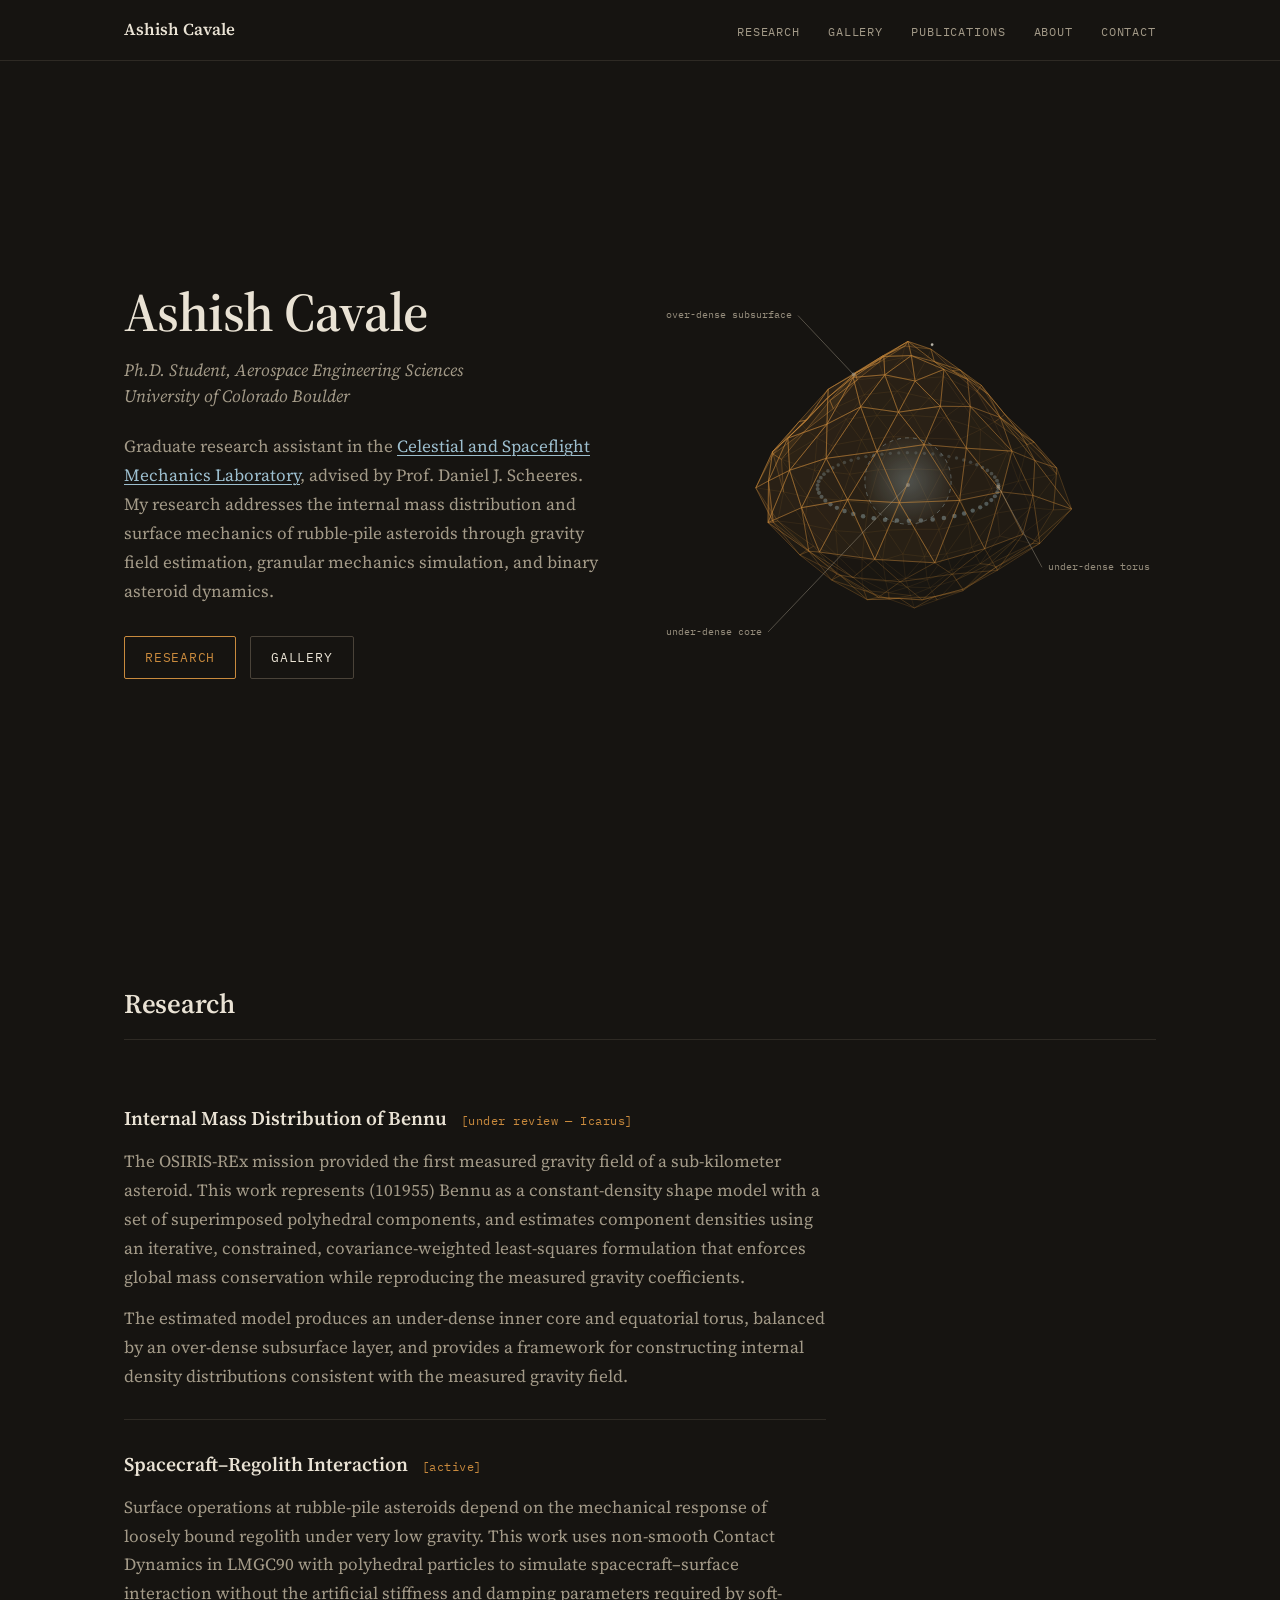
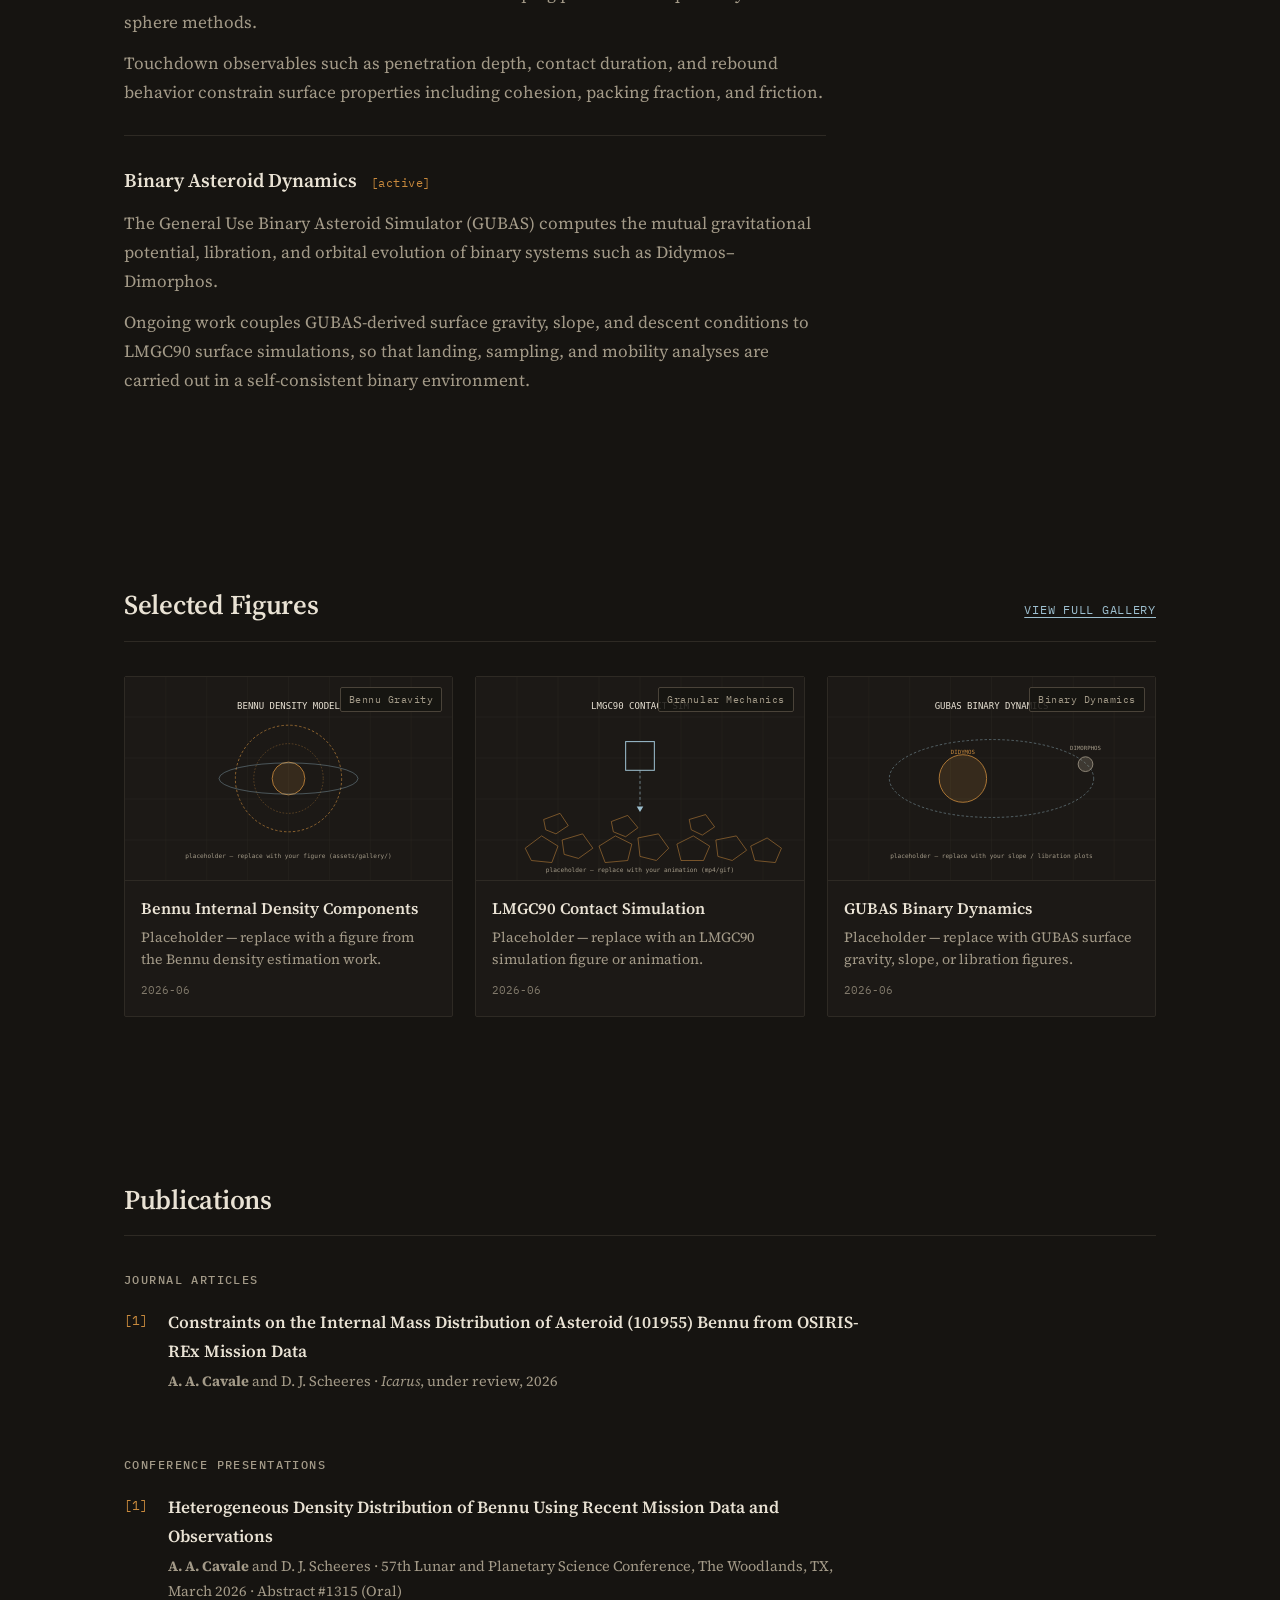
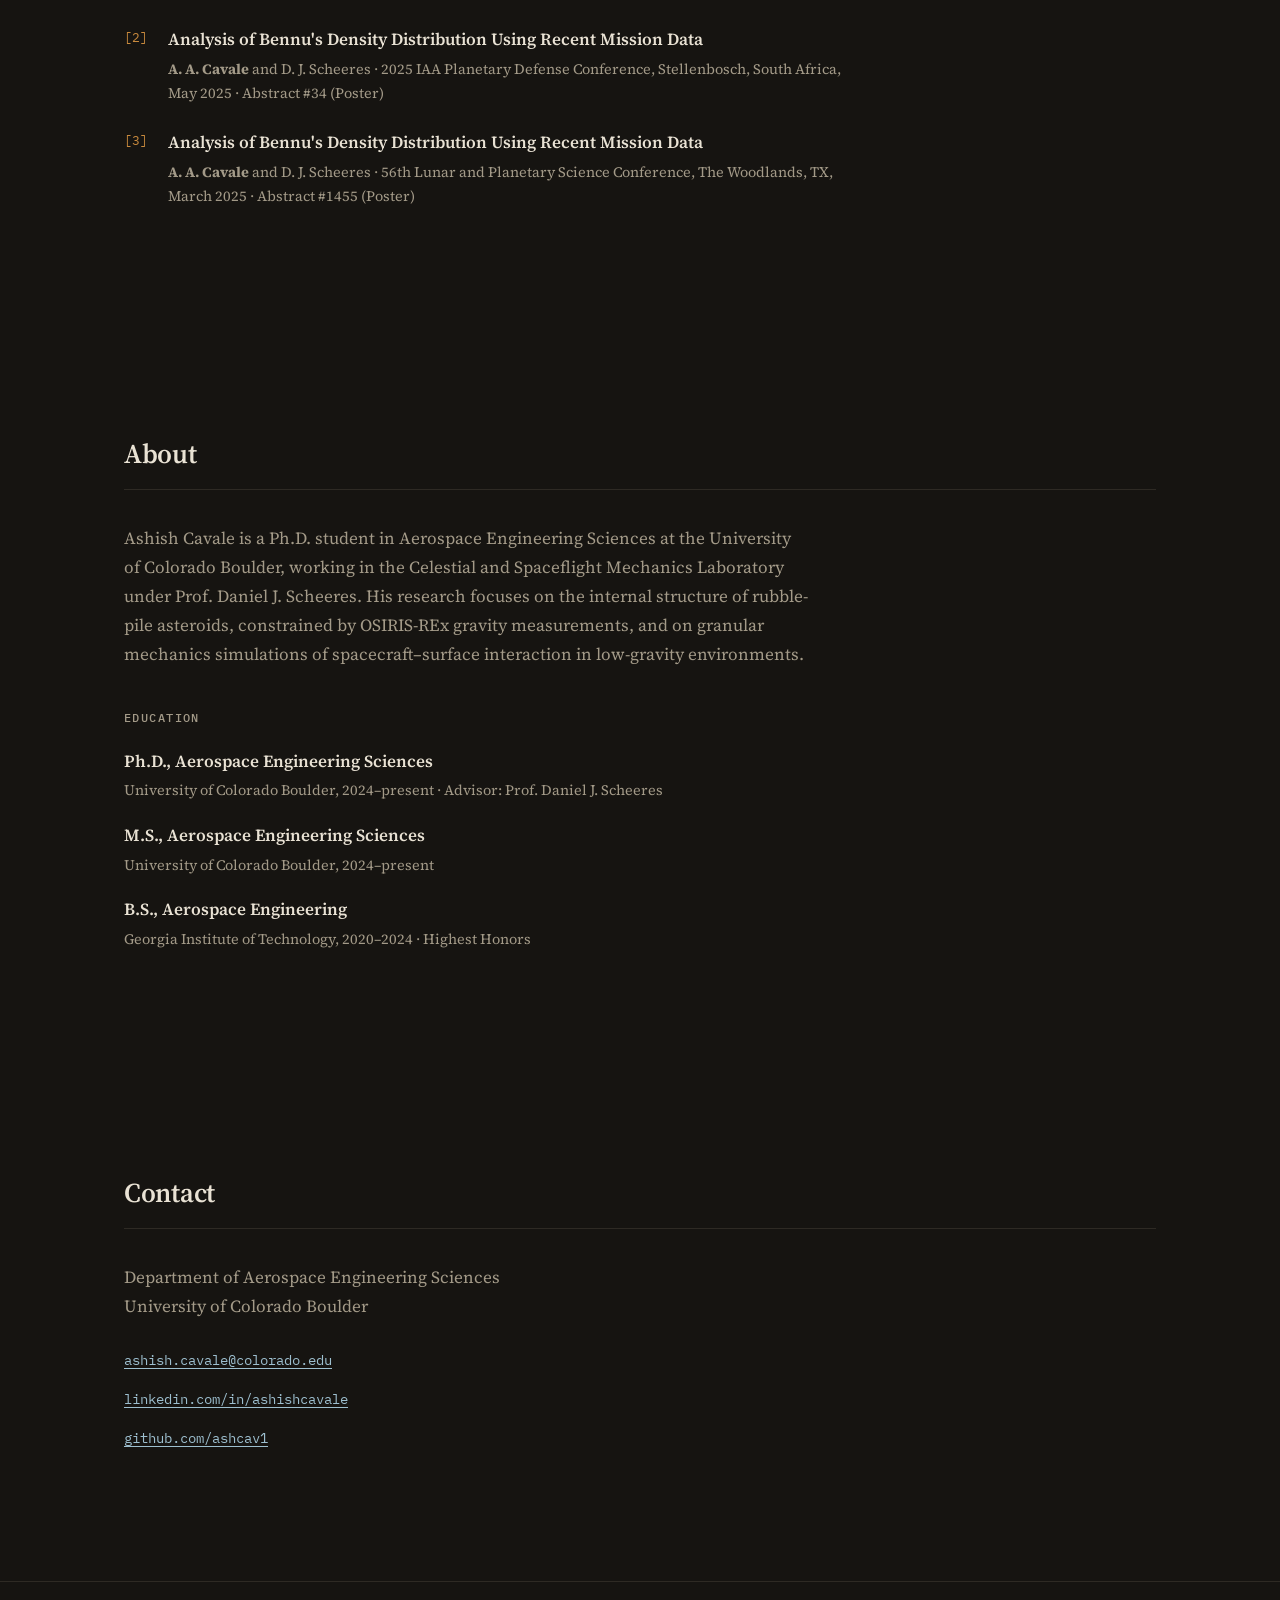
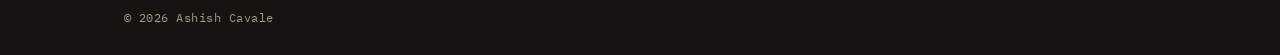
==== commit 9053d970: "Redesign: serif observatory-atlas theme, Bennu interior model Replace template-style dark theme with" ====
--- a/index.html
+++ b/index.html
@@ -11,12 +11,10 @@
   <link rel="icon" type="image/svg+xml" href="assets/favicon.svg">
   <link rel="preconnect" href="https://fonts.googleapis.com">
   <link rel="preconnect" href="https://fonts.gstatic.com" crossorigin>
-  <link href="https://fonts.googleapis.com/css2?family=Space+Grotesk:wght@400;500;600;700&family=Inter:wght@400;500;600&family=JetBrains+Mono:wght@400;500&display=swap" rel="stylesheet">
+  <link href="https://fonts.googleapis.com/css2?family=Source+Serif+4:ital,wght@0,400;0,600;0,700;1,400&family=IBM+Plex+Mono:wght@400;500&display=swap" rel="stylesheet">
   <link rel="stylesheet" href="css/style.css">
 </head>
 <body>
-  <canvas id="starfield" aria-hidden="true"></canvas>
-
   <header class="site-header">
     <nav class="nav container">
       <a class="brand" href="index.html">Ashish Cavale</a>
@@ -48,7 +46,7 @@
         </p>
         <div class="hero-actions">
           <a class="btn btn-primary" href="#research">Research</a>
-          <a class="btn btn-ghost" href="gallery.html">Gallery</a>
+          <a class="btn" href="gallery.html">Gallery</a>
         </div>
       </div>
       <div class="hero-visual" aria-hidden="true">
@@ -58,67 +56,62 @@
 
     <!-- ============================ RESEARCH ============================ -->
     <section class="section container" id="research">
-      <h2 class="reveal">Research</h2>
-
-      <div class="card-grid">
-        <article class="card reveal">
-          <span class="status status-review">Under review — Icarus</span>
-          <h3>Internal Mass Distribution of Bennu</h3>
-          <p>
-            The OSIRIS-REx mission provided the first measured gravity field of a
-            sub-kilometer asteroid. This work represents (101955) Bennu as a constant-density
-            shape model with a set of superimposed polyhedral components, and estimates
-            component densities using an iterative, constrained, covariance-weighted
-            least-squares formulation that enforces global mass conservation while
-            reproducing the measured gravity coefficients.
-          </p>
-          <p>
-            The estimated model produces an under-dense inner core and equatorial torus,
-            balanced by an over-dense subsurface layer, and provides a framework for
-            constructing internal density distributions consistent with the measured
-            gravity field.
-          </p>
-        </article>
-
-        <article class="card reveal">
-          <span class="status status-active">Active</span>
-          <h3>Spacecraft–Regolith Interaction</h3>
-          <p>
-            Surface operations at rubble-pile asteroids depend on the mechanical response of
-            loosely bound regolith under very low gravity. This work uses non-smooth Contact
-            Dynamics in LMGC90 with polyhedral particles to simulate spacecraft–surface
-            interaction without the artificial stiffness and damping parameters required by
-            soft-sphere methods.
-          </p>
-          <p>
-            Touchdown observables such as penetration depth, contact duration, and rebound
-            behavior constrain surface properties including cohesion, packing fraction, and
-            friction.
-          </p>
-        </article>
-
-        <article class="card reveal">
-          <span class="status status-future">In development</span>
-          <h3>Binary Asteroid Dynamics</h3>
-          <p>
-            The General Use Binary Asteroid Simulator (GUBAS) computes the mutual
-            gravitational potential, libration, and orbital evolution of binary systems such
-            as Didymos–Dimorphos.
-          </p>
-          <p>
-            Ongoing work couples GUBAS-derived surface gravity, slope, and descent conditions
-            to LMGC90 surface simulations, so that landing, sampling, and mobility analyses
-            are carried out in a self-consistent binary environment.
-          </p>
-        </article>
-      </div>
+      <h2>Research</h2>
+
+      <article class="research-item">
+        <h3>Internal Mass Distribution of Bennu <span class="status">[under review — Icarus]</span></h3>
+        <p>
+          The OSIRIS-REx mission provided the first measured gravity field of a
+          sub-kilometer asteroid. This work represents (101955) Bennu as a constant-density
+          shape model with a set of superimposed polyhedral components, and estimates
+          component densities using an iterative, constrained, covariance-weighted
+          least-squares formulation that enforces global mass conservation while
+          reproducing the measured gravity coefficients.
+        </p>
+        <p>
+          The estimated model produces an under-dense inner core and equatorial torus,
+          balanced by an over-dense subsurface layer, and provides a framework for
+          constructing internal density distributions consistent with the measured
+          gravity field.
+        </p>
+      </article>
+
+      <article class="research-item">
+        <h3>Spacecraft–Regolith Interaction <span class="status">[active]</span></h3>
+        <p>
+          Surface operations at rubble-pile asteroids depend on the mechanical response of
+          loosely bound regolith under very low gravity. This work uses non-smooth Contact
+          Dynamics in LMGC90 with polyhedral particles to simulate spacecraft–surface
+          interaction without the artificial stiffness and damping parameters required by
+          soft-sphere methods.
+        </p>
+        <p>
+          Touchdown observables such as penetration depth, contact duration, and rebound
+          behavior constrain surface properties including cohesion, packing fraction, and
+          friction.
+        </p>
+      </article>
+
+      <article class="research-item">
+        <h3>Binary Asteroid Dynamics <span class="status">[active]</span></h3>
+        <p>
+          The General Use Binary Asteroid Simulator (GUBAS) computes the mutual
+          gravitational potential, libration, and orbital evolution of binary systems such
+          as Didymos–Dimorphos.
+        </p>
+        <p>
+          Ongoing work couples GUBAS-derived surface gravity, slope, and descent conditions
+          to LMGC90 surface simulations, so that landing, sampling, and mobility analyses
+          are carried out in a self-consistent binary environment.
+        </p>
+      </article>
     </section>
 
     <!-- ============================ SELECTED FIGURES ============================ -->
     <section class="section container" id="gallery">
-      <div class="section-head reveal">
+      <div class="section-head">
         <h2>Selected Figures</h2>
-        <a class="btn btn-ghost" href="gallery.html">View full gallery</a>
+        <a href="gallery.html">View full gallery</a>
       </div>
       <div class="featured-grid" id="featured-grid">
         <!-- Populated from data/gallery-data.js -->
@@ -127,9 +120,9 @@
 
     <!-- ============================ PUBLICATIONS ============================ -->
     <section class="section container" id="publications">
-      <h2 class="reveal">Publications</h2>
-
-      <div class="pub-block reveal">
+      <h2>Publications</h2>
+
+      <div class="pub-block">
         <h3 class="pub-type">Journal Articles</h3>
         <ol class="pub-list">
           <li>
@@ -139,7 +132,7 @@
         </ol>
       </div>
 
-      <div class="pub-block reveal">
+      <div class="pub-block">
         <h3 class="pub-type">Conference Presentations</h3>
         <ol class="pub-list">
           <li>
@@ -160,8 +153,8 @@
 
     <!-- ============================ ABOUT ============================ -->
     <section class="section container" id="about">
-      <h2 class="reveal">About</h2>
-      <p class="about-bio reveal">
+      <h2>About</h2>
+      <p class="about-bio">
         Ashish Cavale is a Ph.D. student in Aerospace Engineering Sciences at the University
         of Colorado Boulder, working in the Celestial and Spaceflight Mechanics Laboratory
         under Prof. Daniel J. Scheeres. His research focuses on the internal structure of
@@ -169,7 +162,7 @@
         granular mechanics simulations of spacecraft–surface interaction in low-gravity
         environments.
       </p>
-      <div class="pub-block reveal">
+      <div class="pub-block">
         <h3 class="pub-type">Education</h3>
         <ul class="edu-list">
           <li>
@@ -190,18 +183,16 @@
 
     <!-- ============================ CONTACT ============================ -->
     <section class="section container" id="contact">
-      <div class="contact-panel reveal">
-        <h2>Contact</h2>
-        <p class="section-lede">
-          Department of Aerospace Engineering Sciences<br>
-          University of Colorado Boulder
-        </p>
-        <div class="contact-links">
-          <a class="btn btn-primary" href="mailto:ashish.cavale@colorado.edu">ashish.cavale@colorado.edu</a>
-          <a class="btn btn-ghost" href="https://www.linkedin.com/in/ashishcavale/" target="_blank" rel="noopener">LinkedIn</a>
-          <a class="btn btn-ghost" href="https://github.com/ashcav1" target="_blank" rel="noopener">GitHub</a>
-        </div>
-      </div>
+      <h2>Contact</h2>
+      <p class="contact-addr">
+        Department of Aerospace Engineering Sciences<br>
+        University of Colorado Boulder
+      </p>
+      <ul class="contact-list">
+        <li><a href="mailto:ashish.cavale@colorado.edu">ashish.cavale@colorado.edu</a></li>
+        <li><a href="https://www.linkedin.com/in/ashishcavale/" target="_blank" rel="noopener">linkedin.com/in/ashishcavale</a></li>
+        <li><a href="https://github.com/ashcav1" target="_blank" rel="noopener">github.com/ashcav1</a></li>
+      </ul>
     </section>
   </main>
 
@@ -212,7 +203,6 @@
   </footer>
 
   <script src="data/gallery-data.js"></script>
-  <script src="js/starfield.js"></script>
   <script src="js/asteroid.js"></script>
   <script src="js/main.js"></script>
 </body>
--- a/css/style.css
+++ b/css/style.css
@@ -1,65 +1,50 @@
 /* ==========================================================================
-   Ashish Cavale — dark theme
+   Ashish Cavale — observatory-atlas theme
+   Warm near-black, paper-cream serif text, mono labels, hairline rules.
    Site-wide look is controlled by the variables below.
    ========================================================================== */
 
 :root {
-  --bg: #05070d;
-  --bg-raised: #0a0f1c;
-  --panel: rgba(148, 163, 184, 0.05);
-  --line: rgba(148, 163, 184, 0.14);
-  --text: #e2e8f0;
-  --muted: #94a3b8;
-  --accent: #f4a261;
-  --accent-soft: rgba(244, 162, 97, 0.14);
-  --accent-2: #7dd3fc;
-  --accent-2-soft: rgba(125, 211, 252, 0.12);
-  --glow: rgba(244, 162, 97, 0.35);
-  --font-display: "Space Grotesk", system-ui, sans-serif;
-  --font-body: "Inter", system-ui, sans-serif;
-  --font-mono: "JetBrains Mono", ui-monospace, monospace;
-  --radius: 16px;
-  --maxw: 1140px;
+  --bg: #161411;            /* warm near-black */
+  --bg-raised: #1c1916;
+  --line: #2e2a24;          /* hairline rules */
+  --line-strong: #4a4339;
+  --text: #e9e2d4;          /* paper cream */
+  --muted: #a39a88;
+  --accent: #c98a3d;        /* regolith ochre */
+  --link: #9dbfcf;          /* pale steel */
+  --serif: "Source Serif 4", Georgia, "Times New Roman", serif;
+  --mono: "IBM Plex Mono", ui-monospace, monospace;
+  --maxw: 1080px;
 }
 
 * { margin: 0; padding: 0; box-sizing: border-box; }
 
-html { scroll-behavior: smooth; scroll-padding-top: 90px; }
+html { scroll-behavior: smooth; scroll-padding-top: 80px; }
 
 body {
   background: var(--bg);
   color: var(--text);
-  font-family: var(--font-body);
-  font-size: 16.5px;
-  line-height: 1.65;
-  overflow-x: hidden;
-}
-
-::selection { background: var(--accent); color: #1a0f05; }
-
-a { color: var(--accent-2); text-decoration: none; }
-a:hover { text-decoration: underline; text-underline-offset: 3px; }
+  font-family: var(--serif);
+  font-size: 17px;
+  line-height: 1.7;
+}
+
+::selection { background: var(--accent); color: #161411; }
+
+a { color: var(--link); text-decoration: underline; text-underline-offset: 3px; text-decoration-thickness: 1px; }
+a:hover { color: var(--text); }
 
 img, video { max-width: 100%; display: block; }
 
 .container { max-width: var(--maxw); margin: 0 auto; padding: 0 24px; }
-
-/* ---------- starfield canvas ---------- */
-#starfield {
-  position: fixed;
-  inset: 0;
-  z-index: -1;
-  display: block;
-}
 
 /* ---------- header / nav ---------- */
 .site-header {
   position: sticky;
   top: 0;
   z-index: 50;
-  backdrop-filter: blur(14px);
-  -webkit-backdrop-filter: blur(14px);
-  background: rgba(5, 7, 13, 0.72);
+  background: var(--bg);
   border-bottom: 1px solid var(--line);
 }
 
@@ -67,247 +52,205 @@
   display: flex;
   align-items: center;
   justify-content: space-between;
-  height: 68px;
+  height: 60px;
 }
 
 .brand {
-  font-family: var(--font-display);
+  font-family: var(--serif);
   font-weight: 600;
-  font-size: 1.1rem;
-  letter-spacing: 0.01em;
+  font-size: 1.05rem;
   color: var(--text);
-}
-.brand:hover { text-decoration: none; color: var(--accent); }
+  text-decoration: none;
+}
+.brand:hover { color: var(--accent); }
 
 .nav-links {
   display: flex;
   align-items: center;
-  gap: 26px;
+  gap: 28px;
   list-style: none;
 }
 .nav-links a {
-  color: var(--muted);
-  font-size: 0.92rem;
-  font-weight: 500;
-  letter-spacing: 0.01em;
-}
-.nav-links a:hover, .nav-links a[aria-current="page"] { color: var(--text); text-decoration: none; }
+  font-family: var(--mono);
+  font-size: 0.78rem;
+  letter-spacing: 0.07em;
+  text-transform: uppercase;
+  color: var(--muted);
+  text-decoration: none;
+}
+.nav-links a:hover { color: var(--text); }
+.nav-links a[aria-current="page"] { color: var(--accent); }
 
 .nav-toggle { display: none; }
 
-/* ---------- buttons ---------- */
+/* ---------- buttons (plain bordered rectangles) ---------- */
 .btn {
   display: inline-block;
-  padding: 12px 22px;
-  border-radius: 999px;
-  font-family: var(--font-display);
-  font-weight: 600;
-  font-size: 0.95rem;
-  letter-spacing: 0.01em;
-  transition: transform 0.18s ease, box-shadow 0.18s ease, background 0.18s ease;
-}
-.btn:hover { text-decoration: none; transform: translateY(-2px); }
-.btn-primary {
-  background: linear-gradient(135deg, var(--accent), #e76f51);
-  color: #160b03;
-  box-shadow: 0 4px 24px var(--glow);
-}
-.btn-primary:hover { box-shadow: 0 6px 32px var(--glow); }
-.btn-ghost {
-  border: 1px solid var(--line);
+  padding: 10px 20px;
+  border: 1px solid var(--line-strong);
+  border-radius: 2px;
+  font-family: var(--mono);
+  font-size: 0.8rem;
+  letter-spacing: 0.06em;
+  text-transform: uppercase;
   color: var(--text);
-  background: var(--panel);
-}
-.btn-ghost:hover { border-color: var(--accent); color: var(--accent); }
+  text-decoration: none;
+  background: none;
+}
+.btn:hover { border-color: var(--accent); color: var(--accent); }
+.btn-primary { border-color: var(--accent); color: var(--accent); }
+.btn-primary:hover { background: rgba(201, 138, 61, 0.08); }
 
 /* ---------- hero ---------- */
 .hero {
   display: grid;
-  grid-template-columns: minmax(0, 1.05fr) minmax(0, 0.95fr);
+  grid-template-columns: minmax(0, 1fr) minmax(0, 1fr);
   align-items: center;
   gap: 40px;
-  min-height: calc(100vh - 68px);
+  min-height: calc(100vh - 60px);
   padding-top: 40px;
   padding-bottom: 40px;
 }
 
 .hero h1 {
-  font-family: var(--font-display);
-  font-size: clamp(2.4rem, 5.4vw, 4rem);
-  line-height: 1.06;
-  letter-spacing: -0.02em;
-  margin-bottom: 16px;
+  font-size: clamp(2.3rem, 4.8vw, 3.4rem);
+  font-weight: 600;
+  line-height: 1.1;
+  letter-spacing: -0.01em;
+  margin-bottom: 14px;
 }
 
 .hero-role {
-  font-family: var(--font-display);
-  font-size: 1.12rem;
-  color: var(--accent);
-  margin-bottom: 20px;
-  line-height: 1.5;
+  font-style: italic;
+  font-size: 1.08rem;
+  color: var(--muted);
+  margin-bottom: 22px;
+  line-height: 1.55;
 }
 
 .hero-sub {
   color: var(--muted);
-  font-size: 1.04rem;
-  max-width: 56ch;
+  max-width: 54ch;
   margin-bottom: 30px;
 }
+.hero-sub a { color: var(--link); }
 
 .hero-actions { display: flex; flex-wrap: wrap; gap: 14px; }
 
 .hero-visual { display: flex; justify-content: center; }
 #asteroid-canvas {
   width: 100%;
-  max-width: 520px;
+  max-width: 560px;
   aspect-ratio: 1;
   display: block;
 }
 
 /* ---------- sections ---------- */
-.section { padding: 96px 24px; }
+.section { padding: 80px 24px; }
 
 .section h2, .page-title {
-  font-family: var(--font-display);
-  font-size: clamp(1.8rem, 3.6vw, 2.4rem);
-  letter-spacing: -0.015em;
-  margin-bottom: 28px;
-}
-
-.page-title { font-size: clamp(2.2rem, 5vw, 3rem); margin-bottom: 16px; }
-
-.section-lede { color: var(--muted); max-width: 64ch; margin-bottom: 44px; }
+  font-size: 1.7rem;
+  font-weight: 600;
+  letter-spacing: -0.01em;
+  padding-bottom: 12px;
+  border-bottom: 1px solid var(--line);
+  margin-bottom: 34px;
+}
+
+.page-title { font-size: clamp(2rem, 4.4vw, 2.6rem); }
+
+.section-lede { color: var(--muted); max-width: 64ch; margin-bottom: 40px; }
 
 .section-head {
   display: flex;
-  align-items: center;
+  align-items: baseline;
   justify-content: space-between;
   flex-wrap: wrap;
   gap: 16px;
-  margin-bottom: 36px;
-}
-.section-head h2 { margin-bottom: 0; }
-
-/* ---------- research cards ---------- */
-.card-grid {
-  display: grid;
-  grid-template-columns: repeat(auto-fit, minmax(300px, 1fr));
-  gap: 22px;
-}
-
-.card {
-  background: linear-gradient(180deg, rgba(148, 163, 184, 0.07), rgba(148, 163, 184, 0.02));
-  border: 1px solid var(--line);
-  border-radius: var(--radius);
-  padding: 30px 28px;
-  transition: transform 0.25s ease, border-color 0.25s ease, box-shadow 0.25s ease;
-}
-.card:hover {
-  transform: translateY(-6px);
-  border-color: rgba(244, 162, 97, 0.45);
-  box-shadow: 0 18px 50px rgba(0, 0, 0, 0.5);
-}
-
-.card h3 {
-  font-family: var(--font-display);
-  font-size: 1.28rem;
-  margin: 14px 0 12px;
-}
-
-.card p { color: var(--muted); font-size: 0.96rem; margin-bottom: 12px; }
-.card p:last-child { margin-bottom: 0; }
+  border-bottom: 1px solid var(--line);
+  margin-bottom: 34px;
+}
+.section-head h2 { border-bottom: 0; margin-bottom: 0; }
+.section-head a {
+  font-family: var(--mono);
+  font-size: 0.78rem;
+  letter-spacing: 0.06em;
+  text-transform: uppercase;
+}
+
+/* ---------- research entries ---------- */
+.research-item { padding: 28px 0; max-width: 78ch; }
+.research-item + .research-item { border-top: 1px solid var(--line); }
+
+.research-item h3 {
+  font-size: 1.22rem;
+  font-weight: 600;
+  margin-bottom: 12px;
+}
 
 .status {
-  font-family: var(--font-mono);
-  font-size: 0.7rem;
-  letter-spacing: 0.08em;
-  text-transform: uppercase;
-  padding: 4px 11px;
-  border-radius: 999px;
-}
-.status-review { background: var(--accent-soft); color: var(--accent); }
-.status-active { background: rgba(74, 222, 128, 0.12); color: #4ade80; }
-.status-future { background: var(--accent-2-soft); color: var(--accent-2); }
-
-/* ---------- featured figures (homepage) ---------- */
+  font-family: var(--mono);
+  font-size: 0.72rem;
+  font-weight: 400;
+  letter-spacing: 0.04em;
+  color: var(--accent);
+  white-space: nowrap;
+  margin-left: 10px;
+}
+
+.research-item p { color: var(--muted); margin-bottom: 12px; }
+.research-item p:last-child { margin-bottom: 0; }
+
+/* ---------- figure cards (homepage strip + gallery) ---------- */
 .featured-grid {
   display: grid;
   grid-template-columns: repeat(auto-fit, minmax(250px, 1fr));
-  gap: 18px;
-}
-
-/* ---------- gallery ---------- */
-.filter-bar { display: flex; flex-wrap: wrap; gap: 10px; margin-bottom: 34px; }
-
-.filter-chip {
-  font-family: var(--font-mono);
-  font-size: 0.8rem;
-  padding: 8px 18px;
-  border-radius: 999px;
-  border: 1px solid var(--line);
-  background: var(--panel);
-  color: var(--muted);
-  cursor: pointer;
-  transition: all 0.18s ease;
-}
-.filter-chip:hover { border-color: var(--accent); color: var(--accent); }
-.filter-chip.active {
-  background: var(--accent);
-  border-color: var(--accent);
-  color: #160b03;
-  font-weight: 600;
-}
-.filter-chip .count { opacity: 0.65; margin-left: 5px; }
+  gap: 22px;
+}
 
 .gallery-grid {
   display: grid;
   grid-template-columns: repeat(auto-fill, minmax(290px, 1fr));
-  gap: 20px;
+  gap: 22px;
 }
 
 .g-card {
   background: var(--bg-raised);
   border: 1px solid var(--line);
-  border-radius: var(--radius);
+  border-radius: 2px;
   overflow: hidden;
   cursor: pointer;
-  transition: transform 0.22s ease, border-color 0.22s ease, box-shadow 0.22s ease;
   text-align: left;
   padding: 0;
   color: inherit;
   font: inherit;
 }
-.g-card:hover {
-  transform: translateY(-5px);
-  border-color: rgba(244, 162, 97, 0.5);
-  box-shadow: 0 16px 44px rgba(0, 0, 0, 0.55);
-}
+.g-card:hover { border-color: var(--line-strong); }
+.g-card:hover .g-body h3 { color: var(--accent); }
 
 .g-thumb {
   position: relative;
   aspect-ratio: 16 / 10;
   overflow: hidden;
-  background: #070b15;
+  background: #121009;
+  border-bottom: 1px solid var(--line);
 }
 .g-thumb img, .g-thumb video {
   width: 100%; height: 100%;
   object-fit: cover;
-  transition: transform 0.4s ease;
-}
-.g-card:hover .g-thumb img, .g-card:hover .g-thumb video { transform: scale(1.05); }
+}
 
 .g-badge {
   position: absolute;
   top: 10px; right: 10px;
-  font-family: var(--font-mono);
-  font-size: 0.66rem;
-  letter-spacing: 0.06em;
-  background: rgba(5, 7, 13, 0.8);
-  border: 1px solid var(--line);
-  color: var(--accent-2);
-  padding: 4px 9px;
-  border-radius: 999px;
-  backdrop-filter: blur(6px);
+  font-family: var(--mono);
+  font-size: 0.64rem;
+  letter-spacing: 0.05em;
+  background: rgba(22, 20, 17, 0.85);
+  border: 1px solid var(--line-strong);
+  color: var(--muted);
+  padding: 3px 8px;
+  border-radius: 2px;
 }
 
 .g-play {
@@ -315,33 +258,50 @@
   inset: 0;
   display: grid;
   place-items: center;
-  font-size: 2.6rem;
-  color: rgba(255, 255, 255, 0.92);
-  text-shadow: 0 2px 18px rgba(0, 0, 0, 0.8);
+  font-size: 2.4rem;
+  color: rgba(233, 226, 212, 0.9);
+  text-shadow: 0 2px 14px rgba(0, 0, 0, 0.8);
   pointer-events: none;
 }
 
-.g-body { padding: 16px 18px 18px; }
-.g-body h3 { font-family: var(--font-display); font-size: 1.02rem; margin-bottom: 6px; }
-.g-body p { color: var(--muted); font-size: 0.85rem; line-height: 1.5; }
+.g-body { padding: 14px 16px 16px; }
+.g-body h3 { font-size: 1rem; font-weight: 600; margin-bottom: 5px; }
+.g-body p { color: var(--muted); font-size: 0.88rem; line-height: 1.55; }
 .g-date {
   display: block;
-  font-family: var(--font-mono);
-  font-size: 0.7rem;
-  color: var(--muted);
-  opacity: 0.7;
+  font-family: var(--mono);
+  font-size: 0.68rem;
+  color: var(--muted);
+  opacity: 0.75;
   margin-top: 10px;
 }
 
 .gallery-empty { color: var(--muted); text-align: center; padding: 60px 0; }
+
+/* ---------- gallery filters ---------- */
+.filter-bar { display: flex; flex-wrap: wrap; gap: 10px; margin-bottom: 34px; }
+
+.filter-chip {
+  font-family: var(--mono);
+  font-size: 0.76rem;
+  letter-spacing: 0.04em;
+  padding: 7px 16px;
+  border: 1px solid var(--line);
+  border-radius: 2px;
+  background: none;
+  color: var(--muted);
+  cursor: pointer;
+}
+.filter-chip:hover { border-color: var(--line-strong); color: var(--text); }
+.filter-chip.active { border-color: var(--accent); color: var(--accent); }
+.filter-chip .count { opacity: 0.6; margin-left: 5px; }
 
 /* ---------- lightbox ---------- */
 .lightbox {
   position: fixed;
   inset: 0;
   z-index: 100;
-  background: rgba(3, 4, 9, 0.93);
-  backdrop-filter: blur(10px);
+  background: rgba(13, 12, 10, 0.95);
   display: flex;
   align-items: center;
   justify-content: center;
@@ -354,115 +314,97 @@
   max-width: 100%;
   max-height: 68vh;
   margin: 0 auto;
-  border-radius: 10px;
-  border: 1px solid var(--line);
+  border: 1px solid var(--line-strong);
 }
 .lb-media iframe { width: min(960px, 90vw); aspect-ratio: 16 / 9; border: 0; }
 
 .lb-figure figcaption { padding: 18px 6px; text-align: center; }
-.lb-figure h3 { font-family: var(--font-display); font-size: 1.2rem; margin-bottom: 6px; }
+.lb-figure h3 { font-size: 1.15rem; font-weight: 600; margin-bottom: 6px; }
 .lb-figure p { color: var(--muted); font-size: 0.92rem; max-width: 70ch; margin: 0 auto; }
-.lb-meta { font-family: var(--font-mono); font-size: 0.72rem; margin-top: 8px; opacity: 0.7; }
+.lb-meta { font-family: var(--mono); font-size: 0.7rem; margin-top: 8px; opacity: 0.7; }
 
 .lb-close, .lb-prev, .lb-next {
   position: fixed;
-  background: rgba(148, 163, 184, 0.1);
-  border: 1px solid var(--line);
+  background: var(--bg-raised);
+  border: 1px solid var(--line-strong);
+  border-radius: 2px;
   color: var(--text);
-  font-size: 1.3rem;
-  width: 46px; height: 46px;
-  border-radius: 50%;
+  font-size: 1.2rem;
+  width: 44px; height: 44px;
   cursor: pointer;
   display: grid;
   place-items: center;
-  transition: background 0.15s ease, color 0.15s ease;
   z-index: 101;
 }
-.lb-close:hover, .lb-prev:hover, .lb-next:hover { background: var(--accent); color: #160b03; }
+.lb-close:hover, .lb-prev:hover, .lb-next:hover { border-color: var(--accent); color: var(--accent); }
 .lb-close { top: 22px; right: 22px; }
 .lb-prev { left: 14px; top: 50%; transform: translateY(-50%); }
 .lb-next { right: 14px; top: 50%; transform: translateY(-50%); }
 
 /* ---------- publications / education ---------- */
-.pub-block { margin-bottom: 36px; }
+.pub-block { margin-bottom: 40px; }
 .pub-type {
-  font-family: var(--font-mono);
-  font-size: 0.8rem;
-  letter-spacing: 0.16em;
+  font-family: var(--mono);
+  font-size: 0.74rem;
+  font-weight: 500;
+  letter-spacing: 0.12em;
   text-transform: uppercase;
-  color: var(--accent-2);
-  margin-bottom: 16px;
-}
-.pub-list { list-style: none; counter-reset: pub; }
+  color: var(--muted);
+  margin-bottom: 18px;
+}
+
+.pub-list { list-style: none; max-width: 82ch; }
 .pub-list li {
   position: relative;
-  padding: 18px 20px 18px 58px;
-  border: 1px solid var(--line);
-  border-radius: 12px;
-  background: var(--panel);
-  margin-bottom: 12px;
+  padding: 0 0 22px 44px;
   counter-increment: pub;
 }
+.pub-list { counter-reset: pub; }
 .pub-list li::before {
   content: "[" counter(pub) "]";
   position: absolute;
-  left: 18px; top: 20px;
-  font-family: var(--font-mono);
-  font-size: 0.82rem;
+  left: 0; top: 2px;
+  font-family: var(--mono);
+  font-size: 0.8rem;
   color: var(--accent);
 }
-.pub-title { display: block; font-weight: 600; margin-bottom: 4px; }
-.pub-meta { display: block; color: var(--muted); font-size: 0.88rem; }
-
-.edu-list { list-style: none; }
-.edu-list li {
-  padding: 18px 20px;
-  border: 1px solid var(--line);
-  border-radius: 12px;
-  background: var(--panel);
-  margin-bottom: 12px;
-}
+.pub-title { display: block; font-weight: 600; margin-bottom: 3px; }
+.pub-meta { display: block; color: var(--muted); font-size: 0.9rem; }
+
+.edu-list { list-style: none; max-width: 82ch; }
+.edu-list li { padding: 0 0 18px 0; }
 
 /* ---------- about ---------- */
-.about-bio { color: var(--muted); max-width: 76ch; margin-bottom: 36px; }
+.about-bio { color: var(--muted); max-width: 76ch; margin-bottom: 40px; }
 
 /* ---------- contact ---------- */
-.contact-panel {
-  text-align: center;
-  border: 1px solid var(--line);
-  border-radius: 24px;
-  padding: 64px 32px;
-  background:
-    radial-gradient(ellipse 60% 80% at 50% 0%, rgba(244, 162, 97, 0.08), transparent),
-    var(--panel);
-}
-.contact-panel .section-lede { margin: 0 auto 30px; }
-.contact-links { display: flex; flex-wrap: wrap; gap: 14px; justify-content: center; }
+.contact-addr { color: var(--muted); margin-bottom: 24px; }
+.contact-list { list-style: none; }
+.contact-list li { margin-bottom: 10px; }
+.contact-list a {
+  font-family: var(--mono);
+  font-size: 0.88rem;
+}
 
 /* ---------- footer ---------- */
-.site-footer { border-top: 1px solid var(--line); padding: 28px 0; margin-top: 40px; }
-.footer-inner { color: var(--muted); font-size: 0.85rem; }
-
-/* ---------- scroll reveal ---------- */
-.reveal { opacity: 0; transform: translateY(22px); transition: opacity 0.7s ease, transform 0.7s ease; }
-.reveal.visible { opacity: 1; transform: none; }
-
-/* ---------- scrollbar ---------- */
-::-webkit-scrollbar { width: 11px; }
-::-webkit-scrollbar-track { background: var(--bg); }
-::-webkit-scrollbar-thumb { background: #1f2a3f; border-radius: 6px; border: 2px solid var(--bg); }
-::-webkit-scrollbar-thumb:hover { background: var(--accent); }
+.site-footer { border-top: 1px solid var(--line); padding: 26px 0; margin-top: 40px; }
+.footer-inner {
+  color: var(--muted);
+  font-family: var(--mono);
+  font-size: 0.74rem;
+  letter-spacing: 0.04em;
+}
 
 /* ---------- responsive ---------- */
 @media (max-width: 900px) {
-  .hero { grid-template-columns: 1fr; min-height: auto; padding-top: 56px; }
+  .hero { grid-template-columns: 1fr; min-height: auto; padding-top: 48px; }
   .hero-visual { order: -1; }
-  #asteroid-canvas { max-width: 340px; }
-  .section { padding: 70px 24px; }
+  #asteroid-canvas { max-width: 360px; }
+  .section { padding: 60px 24px; }
   .lightbox { padding: 20px 8px; }
   .lb-prev, .lb-next { bottom: 14px; top: auto; transform: none; }
-  .lb-prev { left: calc(50% - 56px); }
-  .lb-next { right: calc(50% - 56px); }
+  .lb-prev { left: calc(50% - 54px); }
+  .lb-next { right: calc(50% - 54px); }
 
   .nav-toggle {
     display: flex;
@@ -474,34 +416,31 @@
     padding: 8px;
   }
   .nav-toggle span {
-    width: 22px; height: 2px;
+    width: 22px; height: 1.5px;
     background: var(--text);
-    border-radius: 2px;
     transition: transform 0.2s ease, opacity 0.2s ease;
   }
-  .nav-toggle[aria-expanded="true"] span:nth-child(1) { transform: translateY(7px) rotate(45deg); }
+  .nav-toggle[aria-expanded="true"] span:nth-child(1) { transform: translateY(6.5px) rotate(45deg); }
   .nav-toggle[aria-expanded="true"] span:nth-child(2) { opacity: 0; }
-  .nav-toggle[aria-expanded="true"] span:nth-child(3) { transform: translateY(-7px) rotate(-45deg); }
+  .nav-toggle[aria-expanded="true"] span:nth-child(3) { transform: translateY(-6.5px) rotate(-45deg); }
 
   .nav-links {
     position: absolute;
-    top: 68px; left: 0; right: 0;
+    top: 60px; left: 0; right: 0;
     flex-direction: column;
     align-items: flex-start;
     gap: 0;
-    background: rgba(5, 7, 13, 0.97);
+    background: var(--bg);
     border-bottom: 1px solid var(--line);
     padding: 10px 24px 20px;
     display: none;
   }
   .nav-links.open { display: flex; }
   .nav-links li { width: 100%; }
-  .nav-links a { display: block; padding: 12px 0; font-size: 1.05rem; }
+  .nav-links a { display: block; padding: 12px 0; font-size: 0.85rem; }
 }
 
 /* ---------- reduced motion ---------- */
 @media (prefers-reduced-motion: reduce) {
   html { scroll-behavior: auto; }
-  .reveal { opacity: 1; transform: none; transition: none; }
-  .btn, .card, .g-card { transition: none; }
-}
+}
